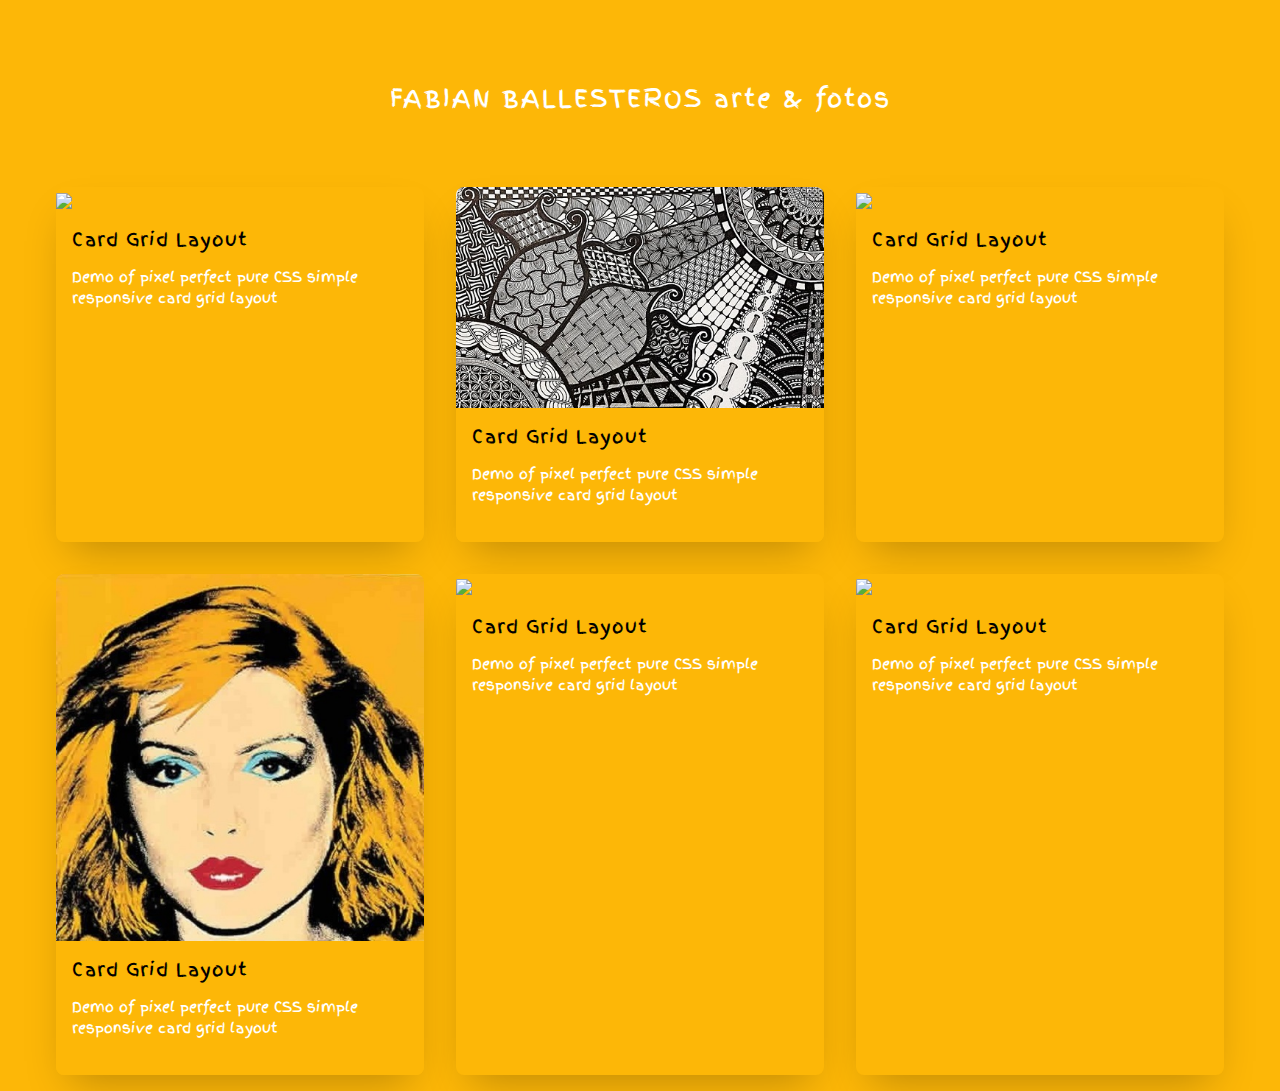
==== arte.html @ 3d35b415 "se agrega seccion de arte y fotos card" ====
<!DOCTYPE html>
<html lang="en">
<head>
    <meta charset="UTF-8">
    <meta http-equiv="X-UA-Compatible" content="IE=edge">
    <meta name="viewport" content="width=device-width, initial-scale=1.0">
    <link rel="shortcut icon" href="./img/loguito.png" type="image/x-icon">
    <title>Mis Dibujos</title>
    <link rel="stylesheet" href="./arte.css">

    
</head>
<body>
    
    <div class="container">

     

    <a href="./index.html" class="btn-neon">
        <span id="span1"></span>
        <span id="span2"></span>
        <span id="span3"></span>
        <span id="span4"></span>
        FABIAN BALLESTEROS arte & fotos
    </a>
    </div>


    <div class="main">
        
        <ul class="cards">
          <li class="cards_item">
            <div class="card">
              <div class="card_image"><img src="https://picsum.photos/500/300/?image=10"></div>
              <div class="card_content">
                <h2 class="card_title">Card Grid Layout</h2>
                <p class="card_text">Demo of pixel perfect pure CSS simple responsive card grid layout</p>
                
              </div>
            </div>
          </li>
          <li class="cards_item">
            <div class="card">
              <div class="card_image"><img src="./img/trama.jpg"></div>
              <div class="card_content">
                <h2 class="card_title">Card Grid Layout</h2>
                <p class="card_text">Demo of pixel perfect pure CSS simple responsive card grid layout</p>
                
              </div>
            </div>
          </li>
          <li class="cards_item">
            <div class="card">
              <div class="card_image"><img src="https://picsum.photos/500/300/?image=11"></div>
              <div class="card_content">
                <h2 class="card_title">Card Grid Layout</h2>
                <p class="card_text">Demo of pixel perfect pure CSS simple responsive card grid layout</p>
                
              </div>
            </div>
          </li>
          <li class="cards_item">
            <div class="card">
              <div class="card_image"><img src="./img/blondie.jpg"></div>
              <div class="card_content">
                <h2 class="card_title">Card Grid Layout</h2>
                <p class="card_text">Demo of pixel perfect pure CSS simple responsive card grid layout</p>
                
              </div>
            </div>
          </li>
          <li class="cards_item">
            <div class="card">
              <div class="card_image"><img src="https://picsum.photos/500/300/?image=17"></div>
              <div class="card_content">
                <h2 class="card_title">Card Grid Layout</h2>
                <p class="card_text">Demo of pixel perfect pure CSS simple responsive card grid layout</p>
                
              </div>
            </div>
          </li>
          <li class="cards_item">
            <div class="card">
              <div class="card_image"><img src="https://picsum.photos/500/300/?image=2"></div>
              <div class="card_content">
                <h2 class="card_title">Card Grid Layout</h2>
                <p class="card_text">Demo of pixel perfect pure CSS simple responsive card grid layout</p>
                
              </div>
            </div>
          </li>
        </ul>
      </div>



    <script src="./main.js"></script>
    
</body>

</html>
---- arte.css ----
@import url(https://fonts.googleapis.com/css?family=Finger+Paint);

body{
    margin: 0;
       padding: 0;
       height: 12vh;
       background: #fdb707;
       font-family:'Finger Paint';     
  }
  
  
  .btn-neon{
     position: relative;
     display: inline-block;
     padding: 15px 30px;    
     color: #fff;
     letter-spacing: 2px;
     text-decoration: none;
     font-size: 24px;
     overflow: hidden;
     transition: 0.2s;
  }
  .btn-neon:hover{
     background: #a945c7;
     box-shadow: 0 0 10px #a945c7, 0 0 40px #a945c7, 0 0 80px #a945c7;
     transition-delay: .5s;
  }
  .btn-neon span{
     position: absolute;
     display: block;
  }
  #span1{
     top: 0;
     left: -100%;
     width: 100%;
     height: 2px;
     background: linear-gradient(90deg, transparent,#a945c7);
  }
  .btn-neon:hover #span1{
     left: 100%;
     transition: 1s;
  }
  #span3{
     bottom: 0;
     right: -100%;
     width: 100%;
     height: 2px;
     background: linear-gradient(270deg, transparent,#a945c7);
  }
  .btn-neon:hover #span3{
     right: 100%;
     transition: 1s;
     transition-delay: 0.5s;
  }
  #span2{
     top: -100%;
     right: 0;
     width: 2px;
     height: 100%;
     background: linear-gradient(180deg,transparent,#a945c7);
  }
  .btn-neon:hover #span2{
     top: 100%;
     transition: 1s;
     transition-delay: 0.25s;
  }
  #span4{
     bottom: -100%;
     left: 0;
     width: 2px;
     height: 100%;
     background: linear-gradient(360deg,transparent,#a945c7);
  }
  .btn-neon:hover #span4{
     bottom: 100%;
     transition: 1s;
     transition-delay: 0.5s;
  }

  .container {
    
    font-size: 0;
    width: 100%;
    margin-top: 50px;
    text-align: center;
  }
  
  



  /* Font de la galeria de tarjetas*/
  @import url(https://fonts.googleapis.com/css?family=Finger+Paint);

/* Design */
*,
*::before,
*::after {
  box-sizing: border-box;
}

html {
  background-color: #fdb707;
}

body {
  color: #272727;
  font-family:'Finger Paint';
  font-style: normal;
  font-weight: 400;
  letter-spacing: 0;
  padding: 1rem;
}

.main{
  padding-top: 40px;
  max-width: 1200px;
  margin: 0 auto;
}



img {
  height: auto;
  max-width: 100%;
  vertical-align: middle;
}


img:hover {
    cursor: pointer;
    -webkit-transition: all 200ms ease-in;
   -webkit-transform: scale(1.1);
   -moz-transition: all 200ms ease-in;
   -moz-transform: scale(1.1);
   -ms-transition: all 200ms ease-in;
   -ms-transform: scale(1.1);
   transition: all 200ms ease-in;
   transform: scale(1.1);
}

.btn {
  color: #ffffff;
  padding: 0.8rem;
  font-size: 14px;
  text-transform: uppercase;
  border-radius: 4px;
  font-weight: 400;
  display: block;
  width: 100%;
  cursor: pointer;
  border: 1px solid rgba(255, 255, 255, 0.2);
  background: transparent;
}

.btn:hover {
  background-color: rgba(255, 255, 255, 0.12);
}

.cards {
  display: flex;
  flex-wrap: wrap;
  list-style: none;
  margin: 0;
  padding: 0;
}

.cards_item {
  display: flex;
  padding: 1rem;
}

@media (min-width: 70rem) {
    .cards_item {
      width: 60%;
    }}

@media (min-width: 40rem) {
  .cards_item {
    width: 50%;
  }
}

@media (min-width: 56rem) {
  .cards_item {
    width: 33.3333%;
  }
}

.card {
  background-color: #fdb707;
  border-radius: 0.5rem;
  box-shadow: 0 20px 40px -14px rgba(0, 0, 0, 0.25);
  display: flex;
  flex-direction: column;
  overflow: hidden;
}

.card_content {
  padding: 1rem;
  background: linear-gradient(to bottom left, #fdb707 40%, #fdb707 100%);
}

.card_title {
  color: black;
  font-size: 1.1rem;
  font-weight: 500;
  letter-spacing: 1px;
  text-transform: capitalize;
  margin: 0px;
}

.card_text {
  color: #ffffff;
  font-size: 0.875rem;
  line-height: 1.5;
  margin-bottom: 1.25rem;    
  font-weight: 400;
}
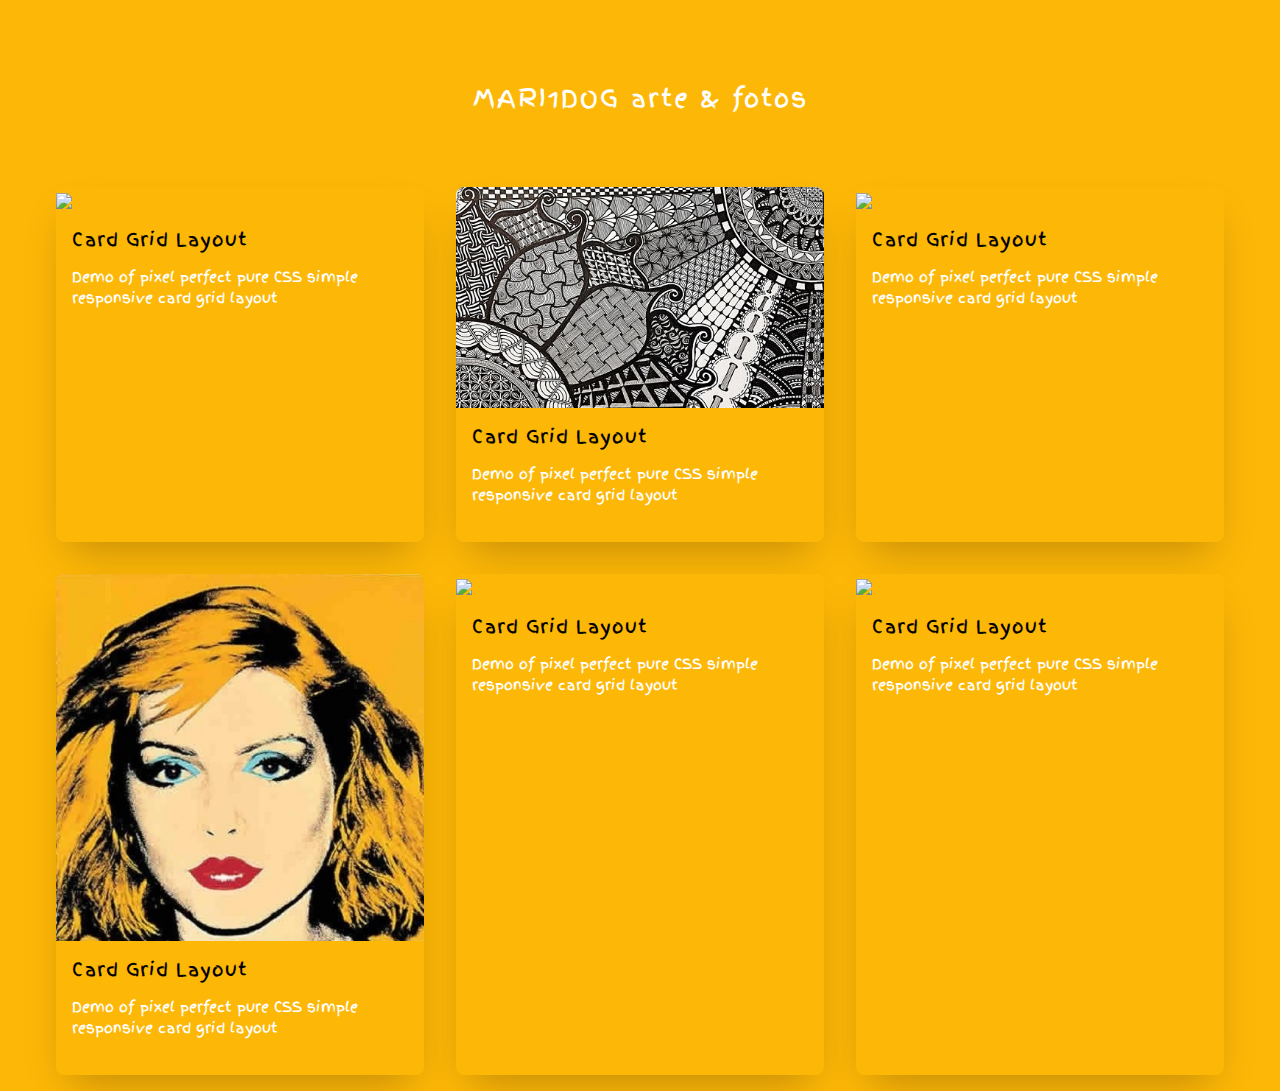
==== commit 689b7bff: "se cambio color de cabezas y tipografia" ====
--- a/arte.html
+++ b/arte.html
@@ -21,7 +21,7 @@
         <span id="span2"></span>
         <span id="span3"></span>
         <span id="span4"></span>
-        FABIAN BALLESTEROS arte & fotos
+        MARI1DOG arte & fotos
     </a>
     </div>
 
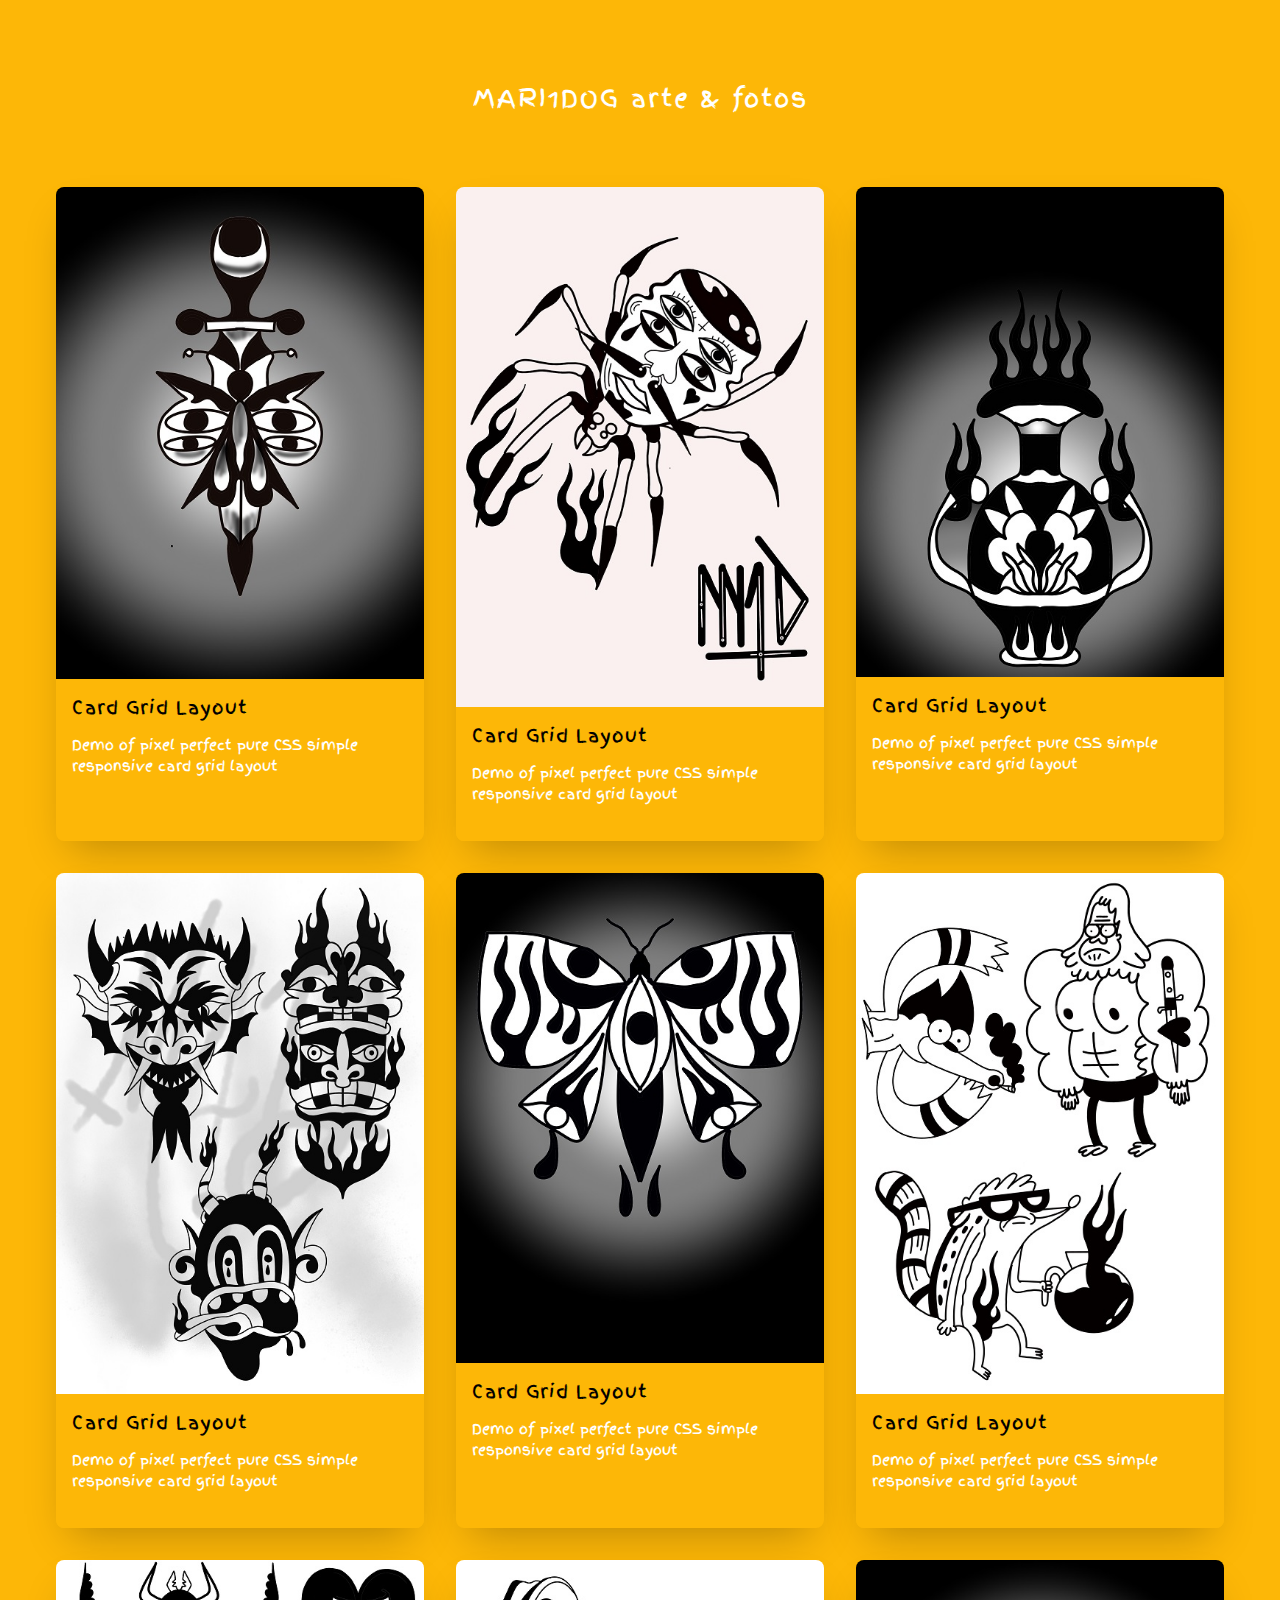
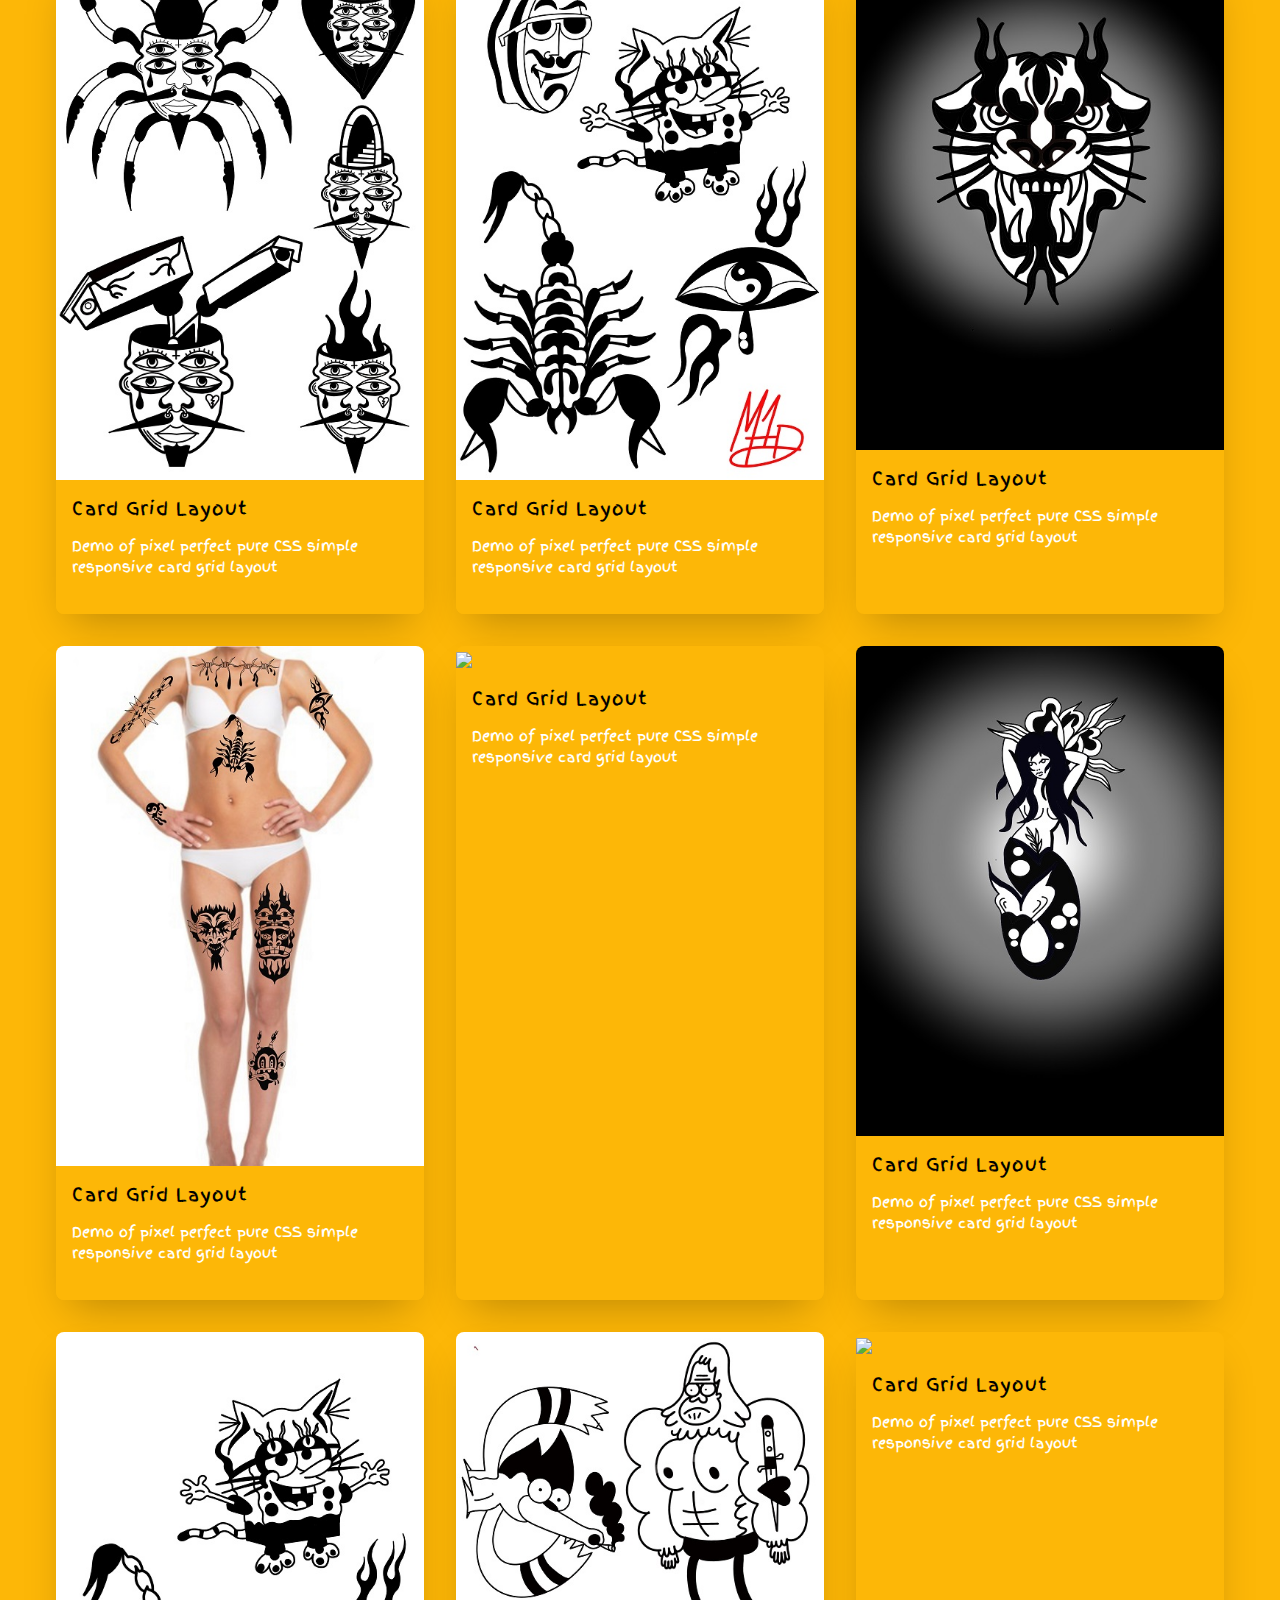
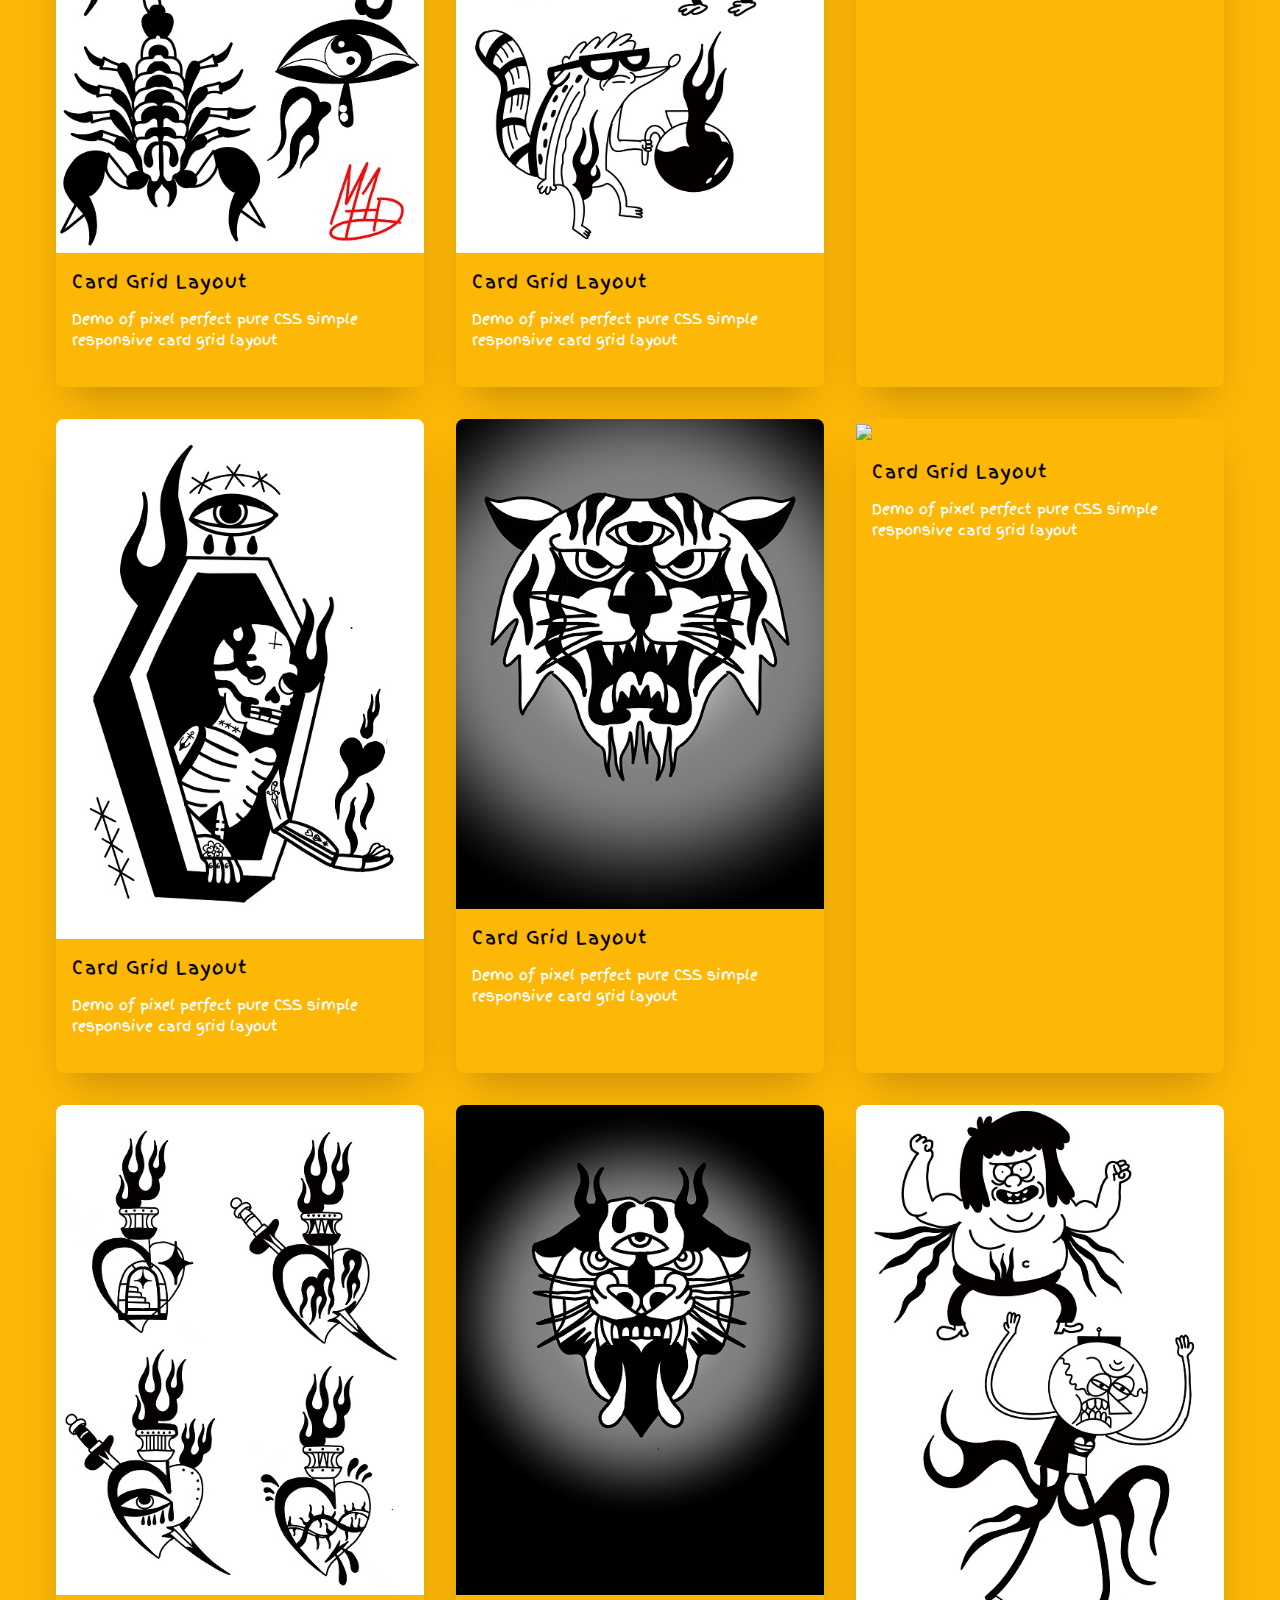
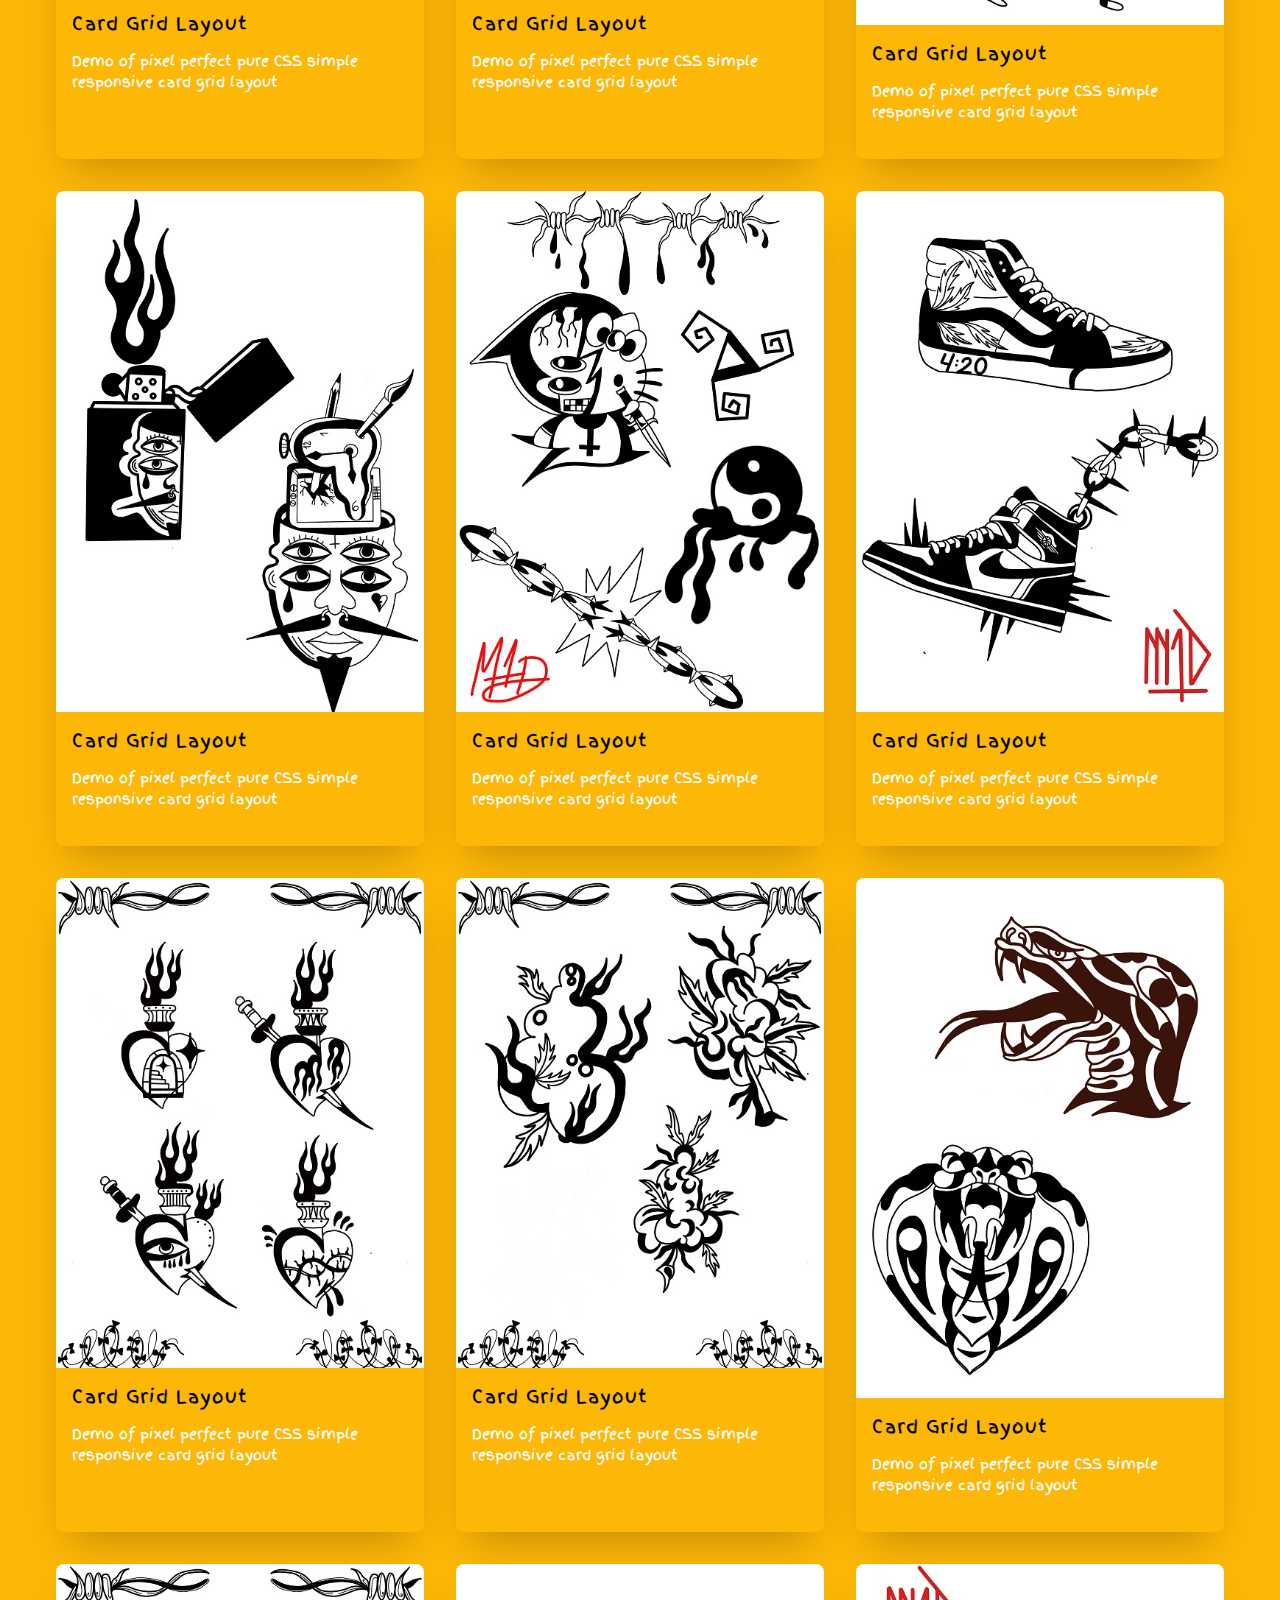
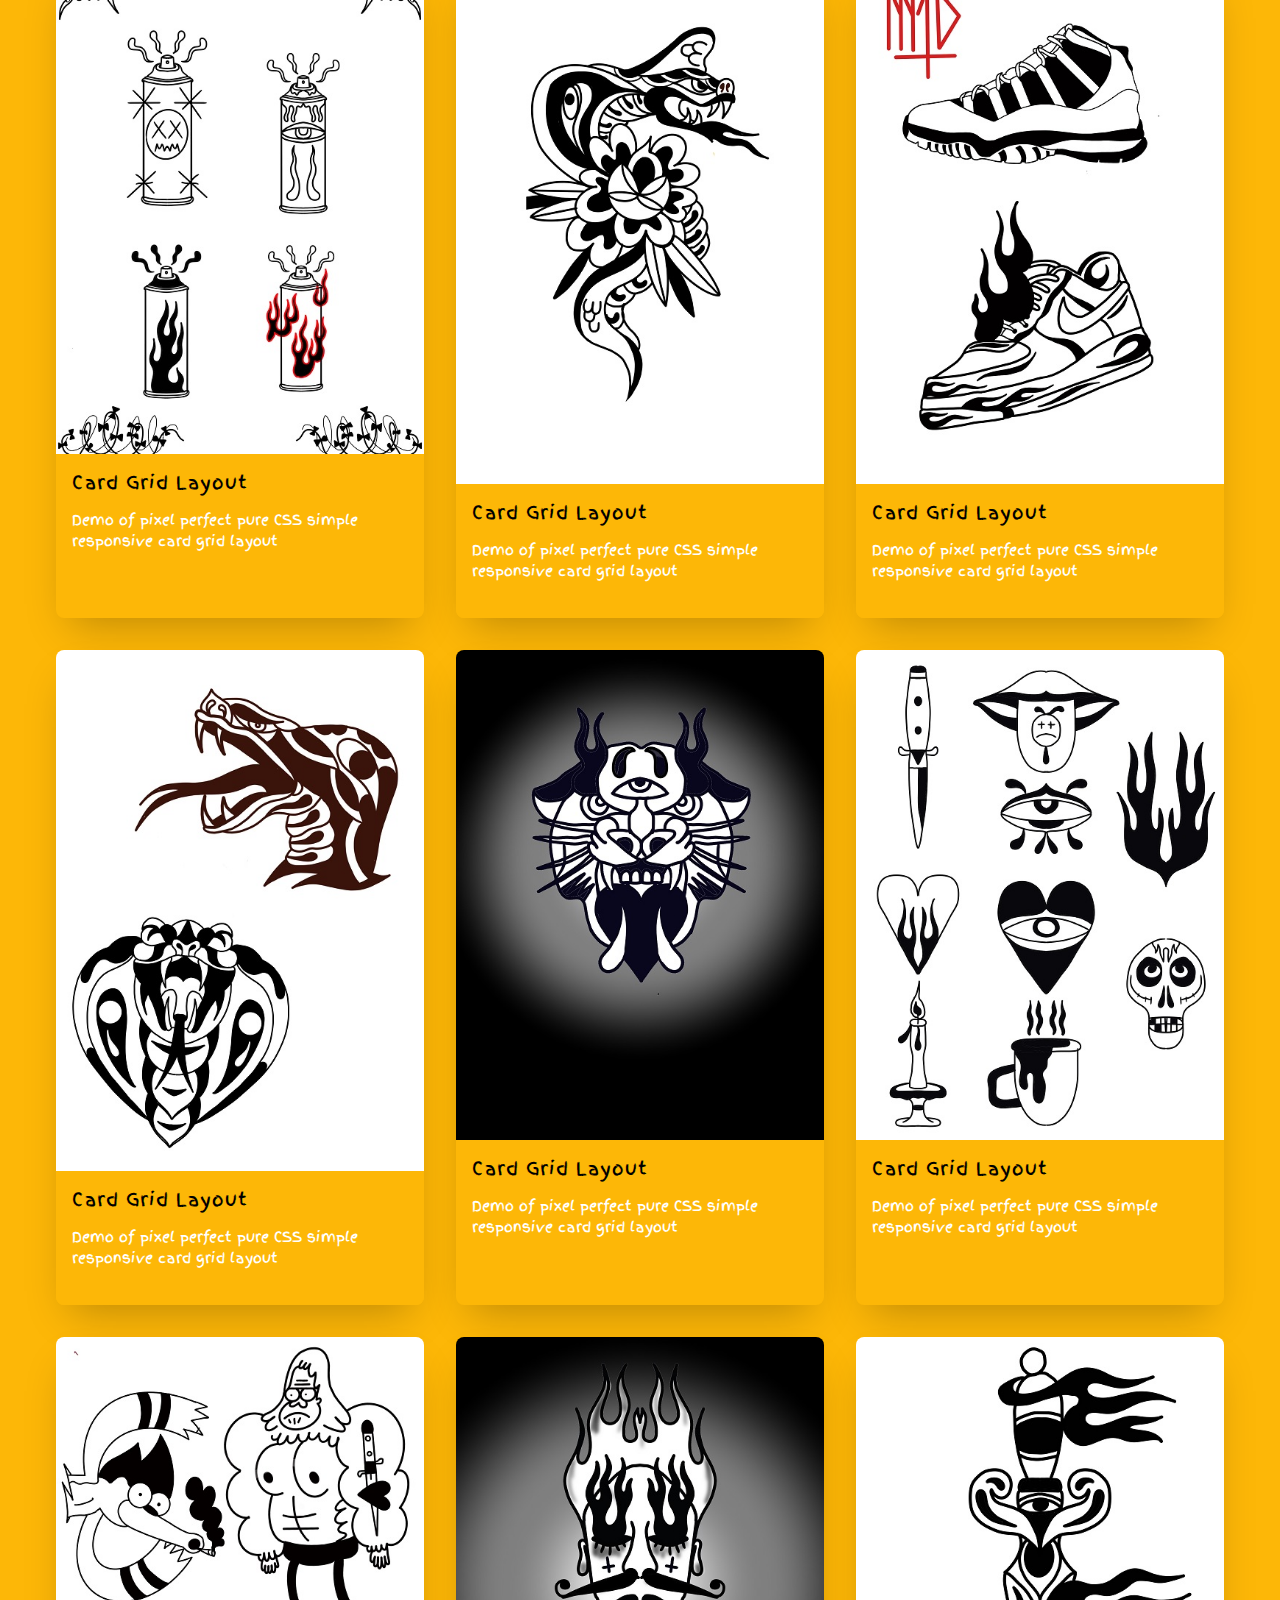
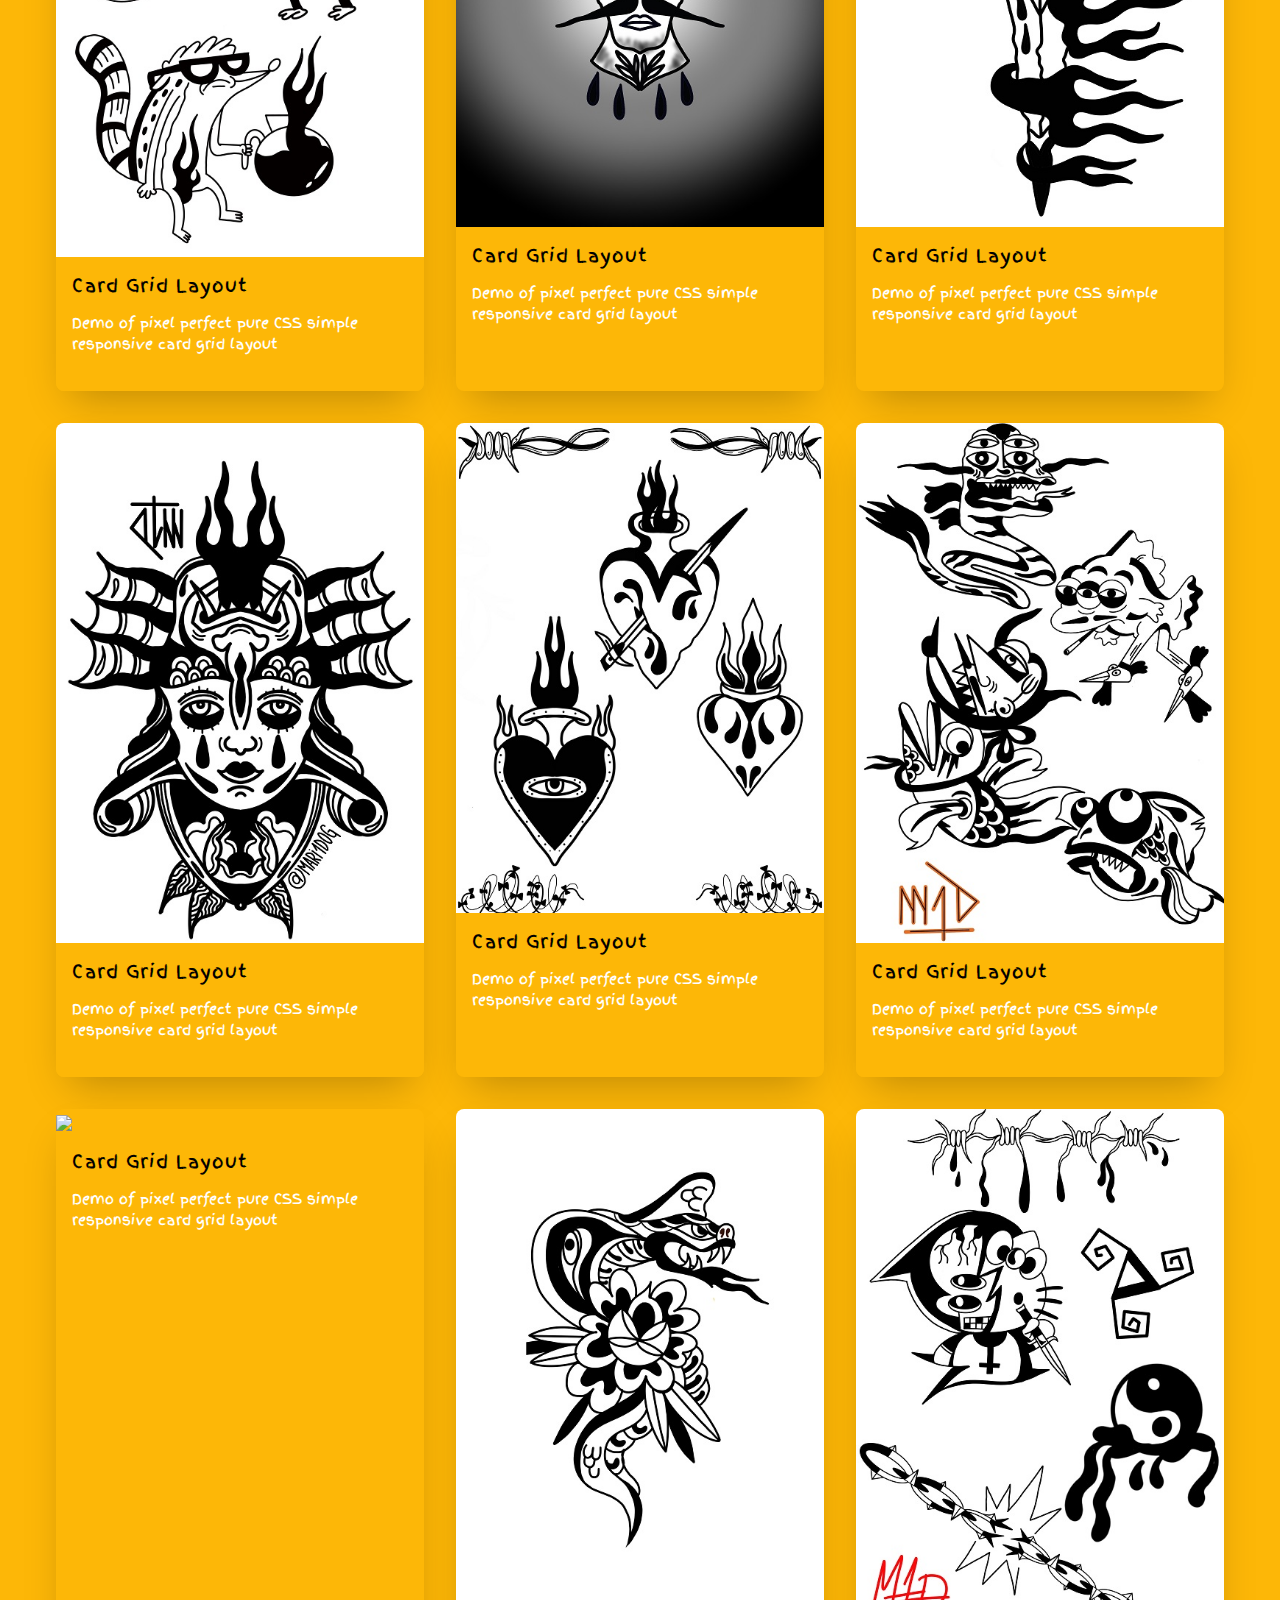
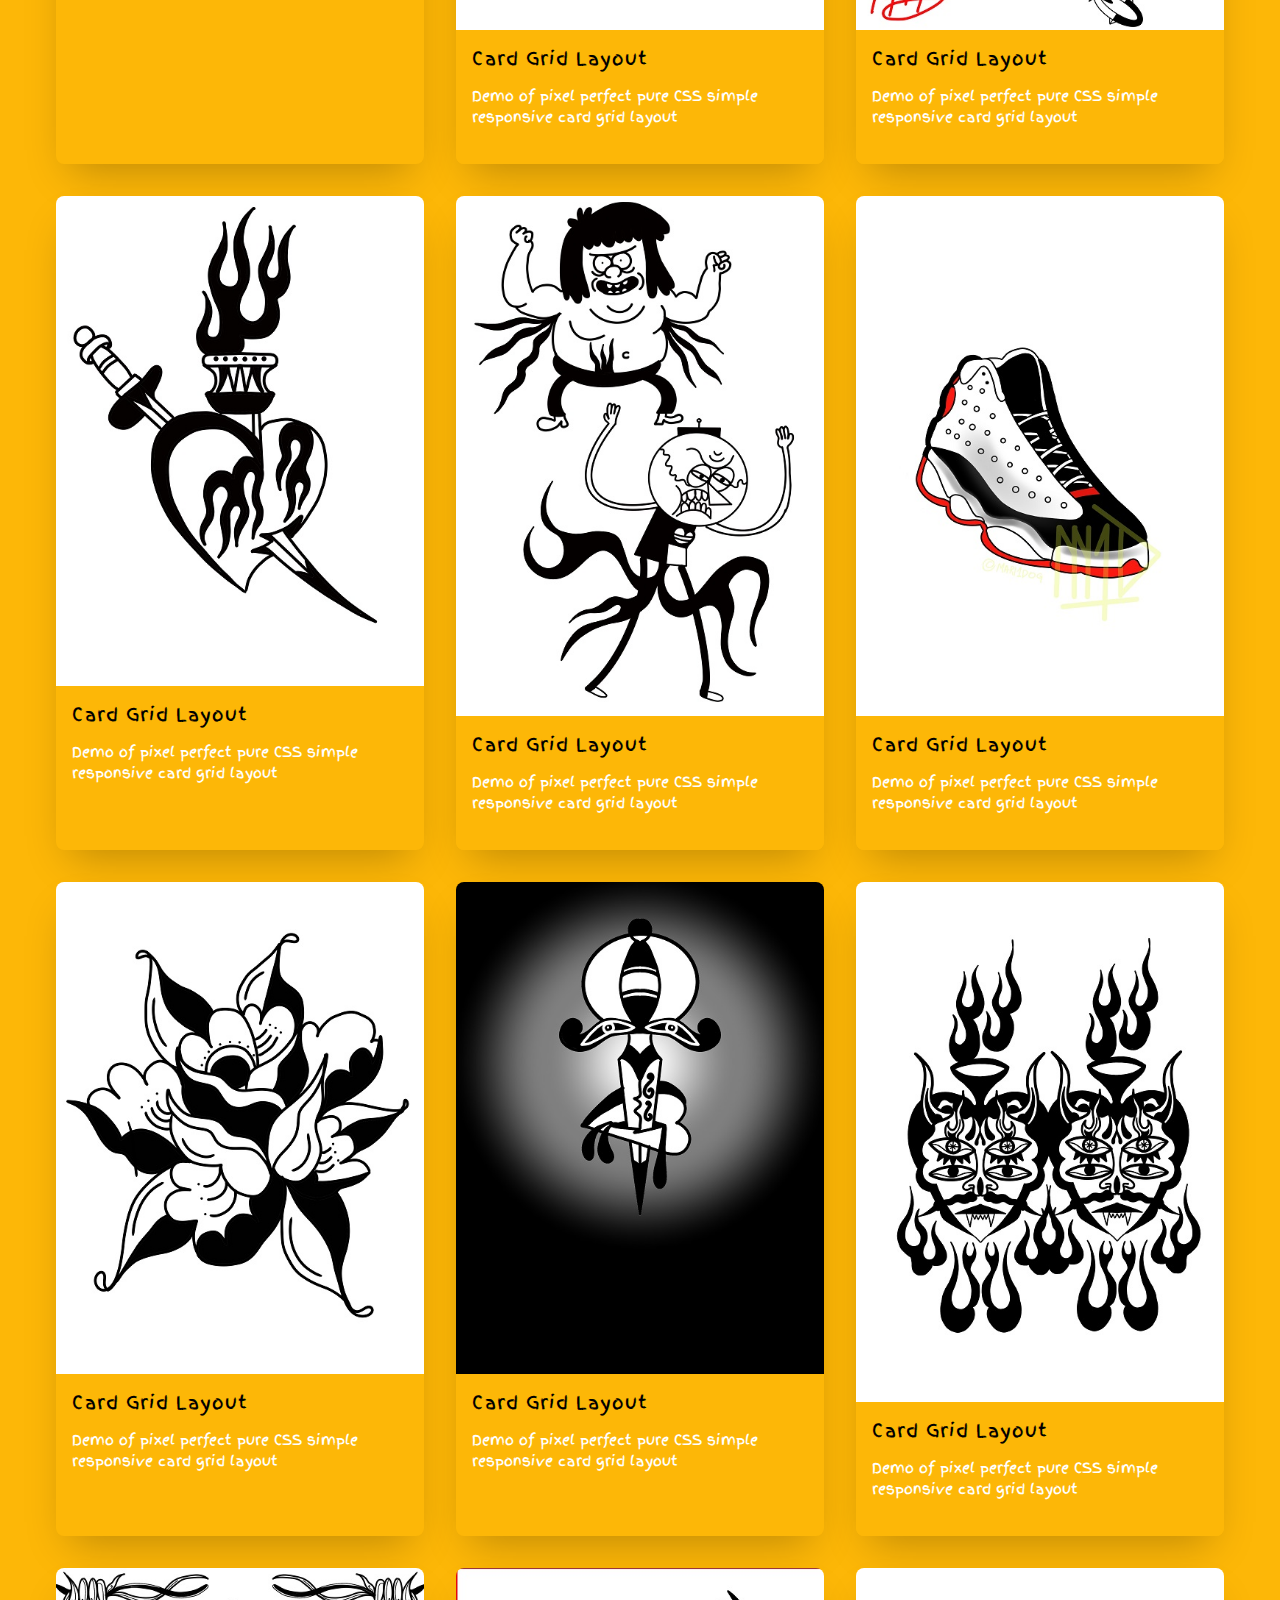
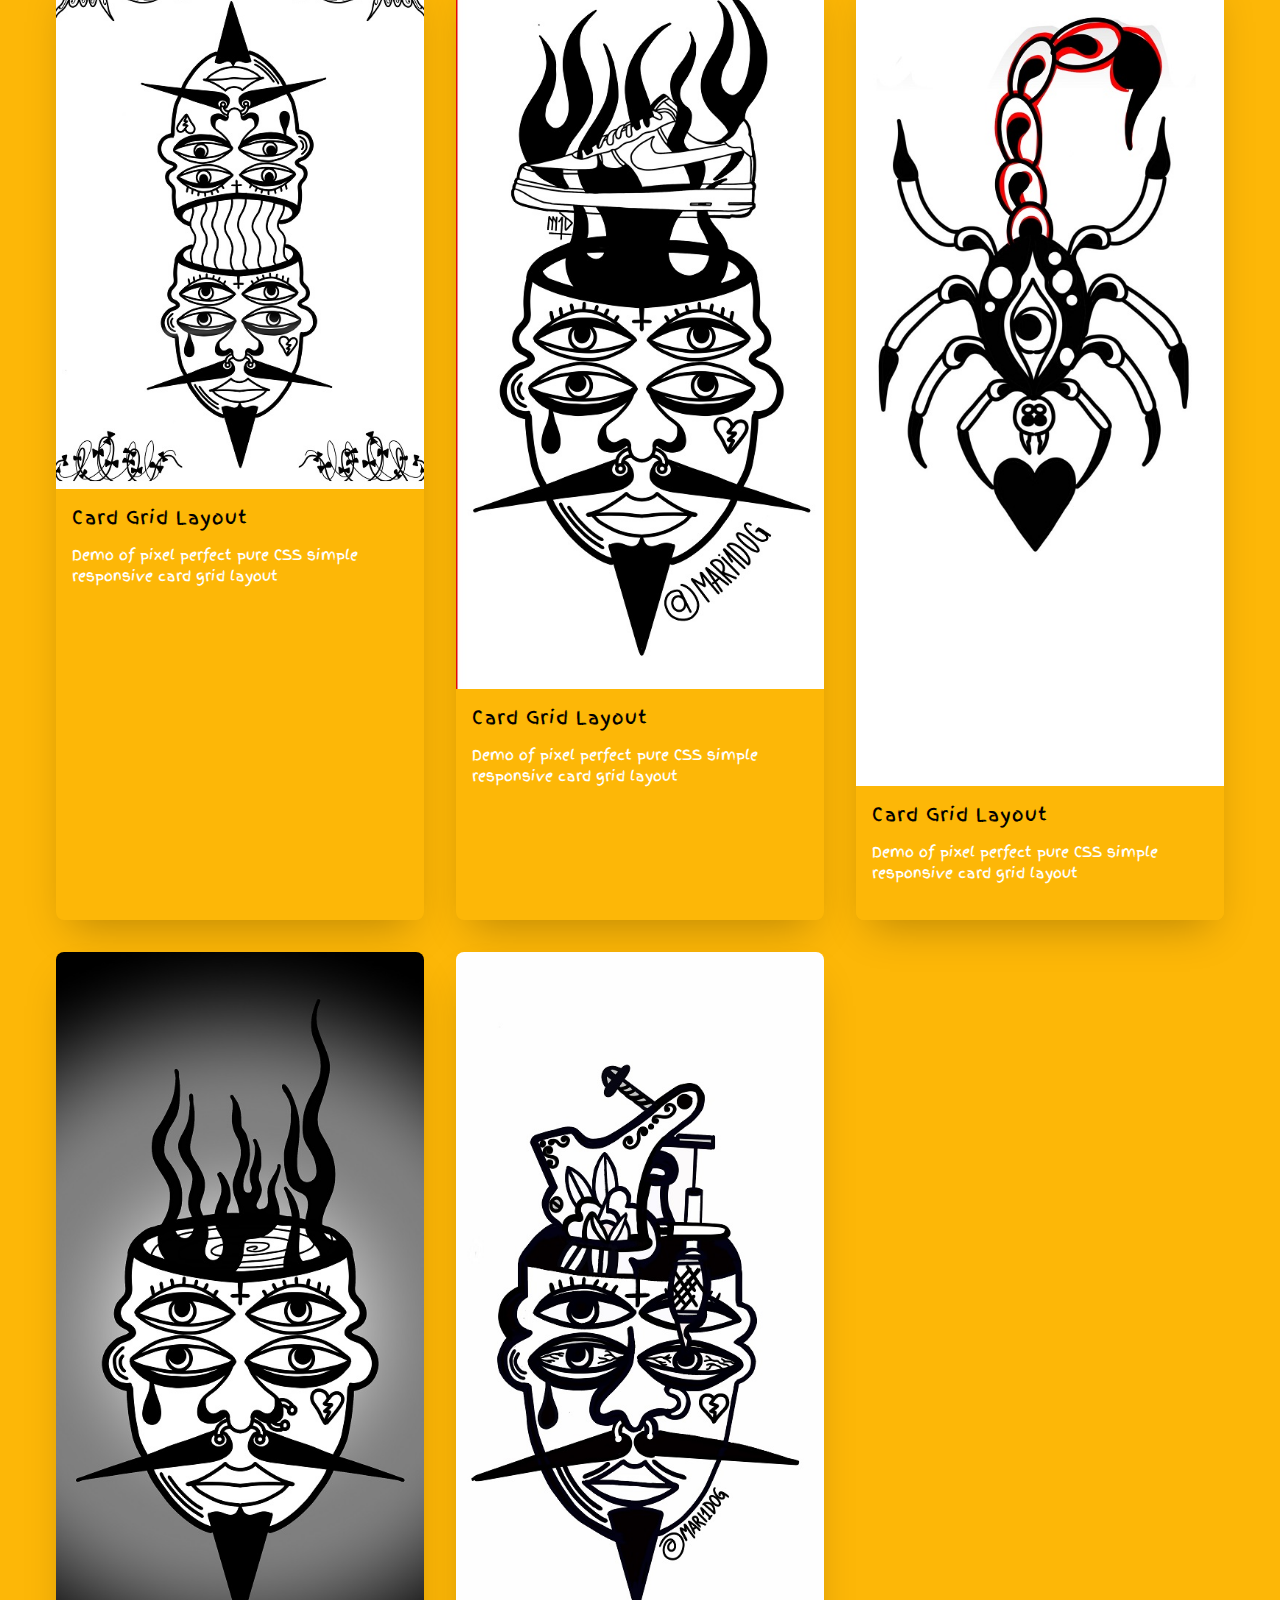
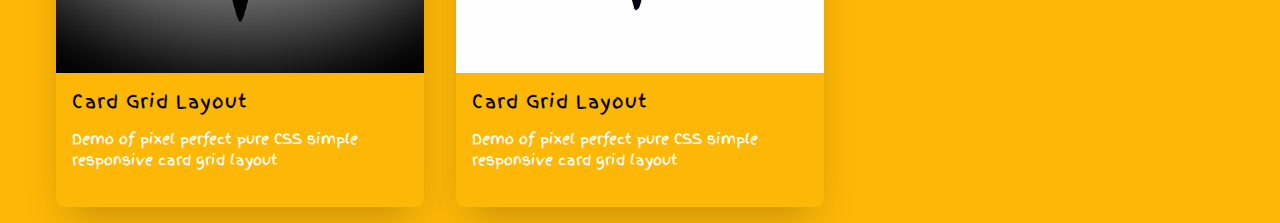
==== commit f1033b4e: "se socomodaron nft se agrego arte" ====
--- a/arte.html
+++ b/arte.html
@@ -31,64 +31,554 @@
         <ul class="cards">
           <li class="cards_item">
             <div class="card">
-              <div class="card_image"><img src="https://picsum.photos/500/300/?image=10"></div>
-              <div class="card_content">
-                <h2 class="card_title">Card Grid Layout</h2>
-                <p class="card_text">Demo of pixel perfect pure CSS simple responsive card grid layout</p>
-                
-              </div>
-            </div>
-          </li>
-          <li class="cards_item">
-            <div class="card">
-              <div class="card_image"><img src="./img/trama.jpg"></div>
-              <div class="card_content">
-                <h2 class="card_title">Card Grid Layout</h2>
-                <p class="card_text">Demo of pixel perfect pure CSS simple responsive card grid layout</p>
-                
-              </div>
-            </div>
-          </li>
-          <li class="cards_item">
-            <div class="card">
-              <div class="card_image"><img src="https://picsum.photos/500/300/?image=11"></div>
-              <div class="card_content">
-                <h2 class="card_title">Card Grid Layout</h2>
-                <p class="card_text">Demo of pixel perfect pure CSS simple responsive card grid layout</p>
-                
-              </div>
-            </div>
-          </li>
-          <li class="cards_item">
-            <div class="card">
-              <div class="card_image"><img src="./img/blondie.jpg"></div>
-              <div class="card_content">
-                <h2 class="card_title">Card Grid Layout</h2>
-                <p class="card_text">Demo of pixel perfect pure CSS simple responsive card grid layout</p>
-                
-              </div>
-            </div>
-          </li>
-          <li class="cards_item">
-            <div class="card">
-              <div class="card_image"><img src="https://picsum.photos/500/300/?image=17"></div>
-              <div class="card_content">
-                <h2 class="card_title">Card Grid Layout</h2>
-                <p class="card_text">Demo of pixel perfect pure CSS simple responsive card grid layout</p>
-                
-              </div>
-            </div>
-          </li>
-          <li class="cards_item">
-            <div class="card">
-              <div class="card_image"><img src="https://picsum.photos/500/300/?image=2"></div>
-              <div class="card_content">
-                <h2 class="card_title">Card Grid Layout</h2>
-                <p class="card_text">Demo of pixel perfect pure CSS simple responsive card grid layout</p>
-                
-              </div>
-            </div>
-          </li>
+              <div class="card_image"><img src="./img/49ar.jpg"></div>
+              <div class="card_content">
+                <h2 class="card_title">Card Grid Layout</h2>
+                <p class="card_text">Demo of pixel perfect pure CSS simple responsive card grid layout</p>
+                
+              </div>
+            </div>
+          </li>
+          <li class="cards_item">
+            <div class="card">
+              <div class="card_image"><img src="./img/2ar.jpg"></div>
+              <div class="card_content">
+                <h2 class="card_title">Card Grid Layout</h2>
+                <p class="card_text">Demo of pixel perfect pure CSS simple responsive card grid layout</p>
+                
+              </div>
+            </div>
+          </li>
+          <li class="cards_item">
+            <div class="card">
+              <div class="card_image"><img src="./img/3ar.jpg"></div>
+              <div class="card_content">
+                <h2 class="card_title">Card Grid Layout</h2>
+                <p class="card_text">Demo of pixel perfect pure CSS simple responsive card grid layout</p>
+                
+              </div>
+            </div>
+          </li>
+          <li class="cards_item">
+            <div class="card">
+              <div class="card_image"><img src="./img/4ar.jpg"></div>
+              <div class="card_content">
+                <h2 class="card_title">Card Grid Layout</h2>
+                <p class="card_text">Demo of pixel perfect pure CSS simple responsive card grid layout</p>
+                
+              </div>
+            </div>
+          </li>
+          <li class="cards_item">
+            <div class="card">
+              <div class="card_image"><img src="./img/5ar.jpg"></div>
+              <div class="card_content">
+                <h2 class="card_title">Card Grid Layout</h2>
+                <p class="card_text">Demo of pixel perfect pure CSS simple responsive card grid layout</p>
+                
+              </div>
+            </div>
+          </li>
+          <li class="cards_item">
+            <div class="card">
+              <div class="card_image"><img src="./img/6ar.jpg"></div>
+              <div class="card_content">
+                <h2 class="card_title">Card Grid Layout</h2>
+                <p class="card_text">Demo of pixel perfect pure CSS simple responsive card grid layout</p>
+                
+              </div>
+            </div>
+          </li>
+          <li class="cards_item">
+            <div class="card">
+              <div class="card_image"><img src="./img/7ar.jpg"></div>
+              <div class="card_content">
+                <h2 class="card_title">Card Grid Layout</h2>
+                <p class="card_text">Demo of pixel perfect pure CSS simple responsive card grid layout</p>
+                
+              </div>
+            </div>
+          </li>
+          <li class="cards_item">
+            <div class="card">
+              <div class="card_image"><img src="./img/8ar.jpg"></div>
+              <div class="card_content">
+                <h2 class="card_title">Card Grid Layout</h2>
+                <p class="card_text">Demo of pixel perfect pure CSS simple responsive card grid layout</p>
+                
+              </div>
+            </div>
+          </li>
+          <li class="cards_item">
+            <div class="card">
+              <div class="card_image"><img src="./img/9ar.jpg"></div>
+              <div class="card_content">
+                <h2 class="card_title">Card Grid Layout</h2>
+                <p class="card_text">Demo of pixel perfect pure CSS simple responsive card grid layout</p>
+                
+              </div>
+            </div>
+          </li>
+          <li class="cards_item">
+            <div class="card">
+              <div class="card_image"><img src="./img/41ar.jpg"></div>
+              <div class="card_content">
+                <h2 class="card_title">Card Grid Layout</h2>
+                <p class="card_text">Demo of pixel perfect pure CSS simple responsive card grid layout</p>
+                
+              </div>
+            </div>
+          </li>
+          <li class="cards_item">
+            <div class="card">
+              <div class="card_image"><img src="./img/11ar.jpg"></div>
+              <div class="card_content">
+                <h2 class="card_title">Card Grid Layout</h2>
+                <p class="card_text">Demo of pixel perfect pure CSS simple responsive card grid layout</p>
+                
+              </div>
+            </div>
+          </li>
+          <li class="cards_item">
+            <div class="card">
+              <div class="card_image"><img src="./img/12ar.jpg"></div>
+              <div class="card_content">
+                <h2 class="card_title">Card Grid Layout</h2>
+                <p class="card_text">Demo of pixel perfect pure CSS simple responsive card grid layout</p>
+                
+              </div>
+            </div>
+          </li>
+          <li class="cards_item">
+            <div class="card">
+              <div class="card_image"><img src="./img/13ar.jpg"></div>
+              <div class="card_content">
+                <h2 class="card_title">Card Grid Layout</h2>
+                <p class="card_text">Demo of pixel perfect pure CSS simple responsive card grid layout</p>
+                
+              </div>
+            </div>
+          </li>
+          <li class="cards_item">
+            <div class="card">
+              <div class="card_image"><img src="./img/14ar.jpg"></div>
+              <div class="card_content">
+                <h2 class="card_title">Card Grid Layout</h2>
+                <p class="card_text">Demo of pixel perfect pure CSS simple responsive card grid layout</p>
+                
+              </div>
+            </div>
+          </li>
+          <li class="cards_item">
+            <div class="card">
+              <div class="card_image"><img src="./img/15ar.jpg"></div>
+              <div class="card_content">
+                <h2 class="card_title">Card Grid Layout</h2>
+                <p class="card_text">Demo of pixel perfect pure CSS simple responsive card grid layout</p>
+                
+              </div>
+            </div>
+          </li>
+          <li class="cards_item">
+            <div class="card">
+              <div class="card_image"><img src="./img/16ar.jpg"></div>
+              <div class="card_content">
+                <h2 class="card_title">Card Grid Layout</h2>
+                <p class="card_text">Demo of pixel perfect pure CSS simple responsive card grid layout</p>
+                
+              </div>
+            </div>
+          </li>
+          <li class="cards_item">
+            <div class="card">
+              <div class="card_image"><img src="./img/17ar.jpg"></div>
+              <div class="card_content">
+                <h2 class="card_title">Card Grid Layout</h2>
+                <p class="card_text">Demo of pixel perfect pure CSS simple responsive card grid layout</p>
+                
+              </div>
+            </div>
+          </li>
+          <li class="cards_item">
+            <div class="card">
+              <div class="card_image"><img src="./img/18ar.jpg"></div>
+              <div class="card_content">
+                <h2 class="card_title">Card Grid Layout</h2>
+                <p class="card_text">Demo of pixel perfect pure CSS simple responsive card grid layout</p>
+                
+              </div>
+            </div>
+          </li>
+          <li class="cards_item">
+            <div class="card">
+              <div class="card_image"><img src="./img/19ar.jpg"></div>
+              <div class="card_content">
+                <h2 class="card_title">Card Grid Layout</h2>
+                <p class="card_text">Demo of pixel perfect pure CSS simple responsive card grid layout</p>
+                
+              </div>
+            </div>
+          </li>
+          <li class="cards_item">
+            <div class="card">
+              <div class="card_image"><img src="./img/20ar.jpg"></div>
+              <div class="card_content">
+                <h2 class="card_title">Card Grid Layout</h2>
+                <p class="card_text">Demo of pixel perfect pure CSS simple responsive card grid layout</p>
+                
+              </div>
+            </div>
+          </li>
+          <li class="cards_item">
+            <div class="card">
+              <div class="card_image"><img src="./img/21ar.jpg"></div>
+              <div class="card_content">
+                <h2 class="card_title">Card Grid Layout</h2>
+                <p class="card_text">Demo of pixel perfect pure CSS simple responsive card grid layout</p>
+                
+              </div>
+            </div>
+          </li>
+          <li class="cards_item">
+            <div class="card">
+              <div class="card_image"><img src="./img/22ar.jpg"></div>
+              <div class="card_content">
+                <h2 class="card_title">Card Grid Layout</h2>
+                <p class="card_text">Demo of pixel perfect pure CSS simple responsive card grid layout</p>
+                
+              </div>
+            </div>
+          </li>
+          <li class="cards_item">
+            <div class="card">
+              <div class="card_image"><img src="./img/23ar.jpg"></div>
+              <div class="card_content">
+                <h2 class="card_title">Card Grid Layout</h2>
+                <p class="card_text">Demo of pixel perfect pure CSS simple responsive card grid layout</p>
+                
+              </div>
+            </div>
+          </li>
+          <li class="cards_item">
+            <div class="card">
+              <div class="card_image"><img src="./img/24ar.jpg"></div>
+              <div class="card_content">
+                <h2 class="card_title">Card Grid Layout</h2>
+                <p class="card_text">Demo of pixel perfect pure CSS simple responsive card grid layout</p>
+                
+              </div>
+            </div>
+          </li>
+          <li class="cards_item">
+            <div class="card">
+              <div class="card_image"><img src="./img/25ar.jpg"></div>
+              <div class="card_content">
+                <h2 class="card_title">Card Grid Layout</h2>
+                <p class="card_text">Demo of pixel perfect pure CSS simple responsive card grid layout</p>
+                
+              </div>
+            </div>
+          </li>
+          <li class="cards_item">
+            <div class="card">
+              <div class="card_image"><img src="./img/26ar.jpg"></div>
+              <div class="card_content">
+                <h2 class="card_title">Card Grid Layout</h2>
+                <p class="card_text">Demo of pixel perfect pure CSS simple responsive card grid layout</p>
+                
+              </div>
+            </div>
+          </li>
+          <li class="cards_item">
+            <div class="card">
+              <div class="card_image"><img src="./img/51ar.jpg"></div>
+              <div class="card_content">
+                <h2 class="card_title">Card Grid Layout</h2>
+                <p class="card_text">Demo of pixel perfect pure CSS simple responsive card grid layout</p>
+                
+              </div>
+            </div>
+          </li>
+          <li class="cards_item">
+            <div class="card">
+              <div class="card_image"><img src="./img/28ar.jpg"></div>
+              <div class="card_content">
+                <h2 class="card_title">Card Grid Layout</h2>
+                <p class="card_text">Demo of pixel perfect pure CSS simple responsive card grid layout</p>
+                
+              </div>
+            </div>
+          </li>
+          <li class="cards_item">
+            <div class="card">
+              <div class="card_image"><img src="./img/29ar.jpg"></div>
+              <div class="card_content">
+                <h2 class="card_title">Card Grid Layout</h2>
+                <p class="card_text">Demo of pixel perfect pure CSS simple responsive card grid layout</p>
+                
+              </div>
+            </div>
+          </li>
+          <li class="cards_item">
+            <div class="card">
+              <div class="card_image"><img src="./img/30ar.jpg"></div>
+              <div class="card_content">
+                <h2 class="card_title">Card Grid Layout</h2>
+                <p class="card_text">Demo of pixel perfect pure CSS simple responsive card grid layout</p>
+                
+              </div>
+            </div>
+          </li>
+          <li class="cards_item">
+            <div class="card">
+              <div class="card_image"><img src="./img/31ar.jpg"></div>
+              <div class="card_content">
+                <h2 class="card_title">Card Grid Layout</h2>
+                <p class="card_text">Demo of pixel perfect pure CSS simple responsive card grid layout</p>
+                
+              </div>
+            </div>
+          </li>
+          <li class="cards_item">
+            <div class="card">
+              <div class="card_image"><img src="./img/32ar.jpg"></div>
+              <div class="card_content">
+                <h2 class="card_title">Card Grid Layout</h2>
+                <p class="card_text">Demo of pixel perfect pure CSS simple responsive card grid layout</p>
+                
+              </div>
+            </div>
+          </li>
+          <li class="cards_item">
+            <div class="card">
+              <div class="card_image"><img src="./img/33ar.jpg"></div>
+              <div class="card_content">
+                <h2 class="card_title">Card Grid Layout</h2>
+                <p class="card_text">Demo of pixel perfect pure CSS simple responsive card grid layout</p>
+                
+              </div>
+            </div>
+          </li>
+          <li class="cards_item">
+            <div class="card">
+              <div class="card_image"><img src="./img/34ar.jpg"></div>
+              <div class="card_content">
+                <h2 class="card_title">Card Grid Layout</h2>
+                <p class="card_text">Demo of pixel perfect pure CSS simple responsive card grid layout</p>
+                
+              </div>
+            </div>
+          </li>
+          <li class="cards_item">
+            <div class="card">
+              <div class="card_image"><img src="./img/35ar.jpg"></div>
+              <div class="card_content">
+                <h2 class="card_title">Card Grid Layout</h2>
+                <p class="card_text">Demo of pixel perfect pure CSS simple responsive card grid layout</p>
+                
+              </div>
+            </div>
+          </li>
+
+          <li class="cards_item">
+            <div class="card">
+              <div class="card_image"><img src="./img/36ar.jpg"></div>
+              <div class="card_content">
+                <h2 class="card_title">Card Grid Layout</h2>
+                <p class="card_text">Demo of pixel perfect pure CSS simple responsive card grid layout</p>
+                
+              </div>
+            </div>
+          </li>
+          <li class="cards_item">
+            <div class="card">
+              <div class="card_image"><img src="./img/37ar.jpg"></div>
+              <div class="card_content">
+                <h2 class="card_title">Card Grid Layout</h2>
+                <p class="card_text">Demo of pixel perfect pure CSS simple responsive card grid layout</p>
+                
+              </div>
+            </div>
+          </li>
+          <li class="cards_item">
+            <div class="card">
+              <div class="card_image"><img src="./img/38ar.jpg"></div>
+              <div class="card_content">
+                <h2 class="card_title">Card Grid Layout</h2>
+                <p class="card_text">Demo of pixel perfect pure CSS simple responsive card grid layout</p>
+                
+              </div>
+            </div>
+          </li>
+          <li class="cards_item">
+            <div class="card">
+              <div class="card_image"><img src="./img/39ar.jpg"></div>
+              <div class="card_content">
+                <h2 class="card_title">Card Grid Layout</h2>
+                <p class="card_text">Demo of pixel perfect pure CSS simple responsive card grid layout</p>
+                
+              </div>
+            </div>
+          </li>
+          <li class="cards_item">
+            <div class="card">
+              <div class="card_image"><img src="./img/40ar.jpg"></div>
+              <div class="card_content">
+                <h2 class="card_title">Card Grid Layout</h2>
+                <p class="card_text">Demo of pixel perfect pure CSS simple responsive card grid layout</p>
+                
+              </div>
+            </div>
+          </li>
+          <li class="cards_item">
+            <div class="card">
+              <div class="card_image"><img src="./img/52ar.jpg"></div>
+              <div class="card_content">
+                <h2 class="card_title">Card Grid Layout</h2>
+                <p class="card_text">Demo of pixel perfect pure CSS simple responsive card grid layout</p>
+                
+              </div>
+            </div>
+          </li>
+          <li class="cards_item">
+            <div class="card">
+              <div class="card_image"><img src="./img/42ar.jpg"></div>
+              <div class="card_content">
+                <h2 class="card_title">Card Grid Layout</h2>
+                <p class="card_text">Demo of pixel perfect pure CSS simple responsive card grid layout</p>
+                
+              </div>
+            </div>
+          </li>
+          <li class="cards_item">
+            <div class="card">
+              <div class="card_image"><img src="./img/43ar.jpg"></div>
+              <div class="card_content">
+                <h2 class="card_title">Card Grid Layout</h2>
+                <p class="card_text">Demo of pixel perfect pure CSS simple responsive card grid layout</p>
+                
+              </div>
+            </div>
+          </li>
+          <li class="cards_item">
+            <div class="card">
+              <div class="card_image"><img src="./img/44ar.jpg"></div>
+              <div class="card_content">
+                <h2 class="card_title">Card Grid Layout</h2>
+                <p class="card_text">Demo of pixel perfect pure CSS simple responsive card grid layout</p>
+                
+              </div>
+            </div>
+          </li>
+          <li class="cards_item">
+            <div class="card">
+              <div class="card_image"><img src="./img/45ar.jpg"></div>
+              <div class="card_content">
+                <h2 class="card_title">Card Grid Layout</h2>
+                <p class="card_text">Demo of pixel perfect pure CSS simple responsive card grid layout</p>
+                
+              </div>
+            </div>
+          </li>
+          <li class="cards_item">
+            <div class="card">
+              <div class="card_image"><img src="./img/46ar.jpg"></div>
+              <div class="card_content">
+                <h2 class="card_title">Card Grid Layout</h2>
+                <p class="card_text">Demo of pixel perfect pure CSS simple responsive card grid layout</p>
+                
+              </div>
+            </div>
+          </li>
+          <li class="cards_item">
+            <div class="card">
+              <div class="card_image"><img src="./img/47ar.jpg"></div>
+              <div class="card_content">
+                <h2 class="card_title">Card Grid Layout</h2>
+                <p class="card_text">Demo of pixel perfect pure CSS simple responsive card grid layout</p>
+                
+              </div>
+            </div>
+          </li>
+          <li class="cards_item">
+            <div class="card">
+              <div class="card_image"><img src="./img/48ar.jpg"></div>
+              <div class="card_content">
+                <h2 class="card_title">Card Grid Layout</h2>
+                <p class="card_text">Demo of pixel perfect pure CSS simple responsive card grid layout</p>
+                
+              </div>
+            </div>
+          </li>
+          <li class="cards_item">
+            <div class="card">
+              <div class="card_image"><img src="./img/10ar.jpg"></div>
+              <div class="card_content">
+                <h2 class="card_title">Card Grid Layout</h2>
+                <p class="card_text">Demo of pixel perfect pure CSS simple responsive card grid layout</p>
+                
+              </div>
+            </div>
+          </li>
+          <li class="cards_item">
+            <div class="card">
+              <div class="card_image"><img src="./img/1ar.jpg"></div>
+              <div class="card_content">
+                <h2 class="card_title">Card Grid Layout</h2>
+                <p class="card_text">Demo of pixel perfect pure CSS simple responsive card grid layout</p>
+                
+              </div>
+            </div>
+          </li>
+          <li class="cards_item">
+            <div class="card">
+              <div class="card_image"><img src="./img/27ar.jpg"></div>
+              <div class="card_content">
+                <h2 class="card_title">Card Grid Layout</h2>
+                <p class="card_text">Demo of pixel perfect pure CSS simple responsive card grid layout</p>
+                
+              </div>
+            </div>
+          </li>
+          <li class="cards_item">
+            <div class="card">
+              <div class="card_image"><img src="./img/50ar.jpg"></div>
+              <div class="card_content">
+                <h2 class="card_title">Card Grid Layout</h2>
+                <p class="card_text">Demo of pixel perfect pure CSS simple responsive card grid layout</p>
+                
+              </div>
+            </div>
+          </li>
+          <li class="cards_item">
+            <div class="card">
+              <div class="card_image"><img src="./img/54ar.jpg"></div>
+              <div class="card_content">
+                <h2 class="card_title">Card Grid Layout</h2>
+                <p class="card_text">Demo of pixel perfect pure CSS simple responsive card grid layout</p>
+                
+              </div>
+            </div>
+          </li>
+
+
+
+
+
+
+
+
+
+
+
+
+
+
+
+
+
+
+
         </ul>
       </div>
 
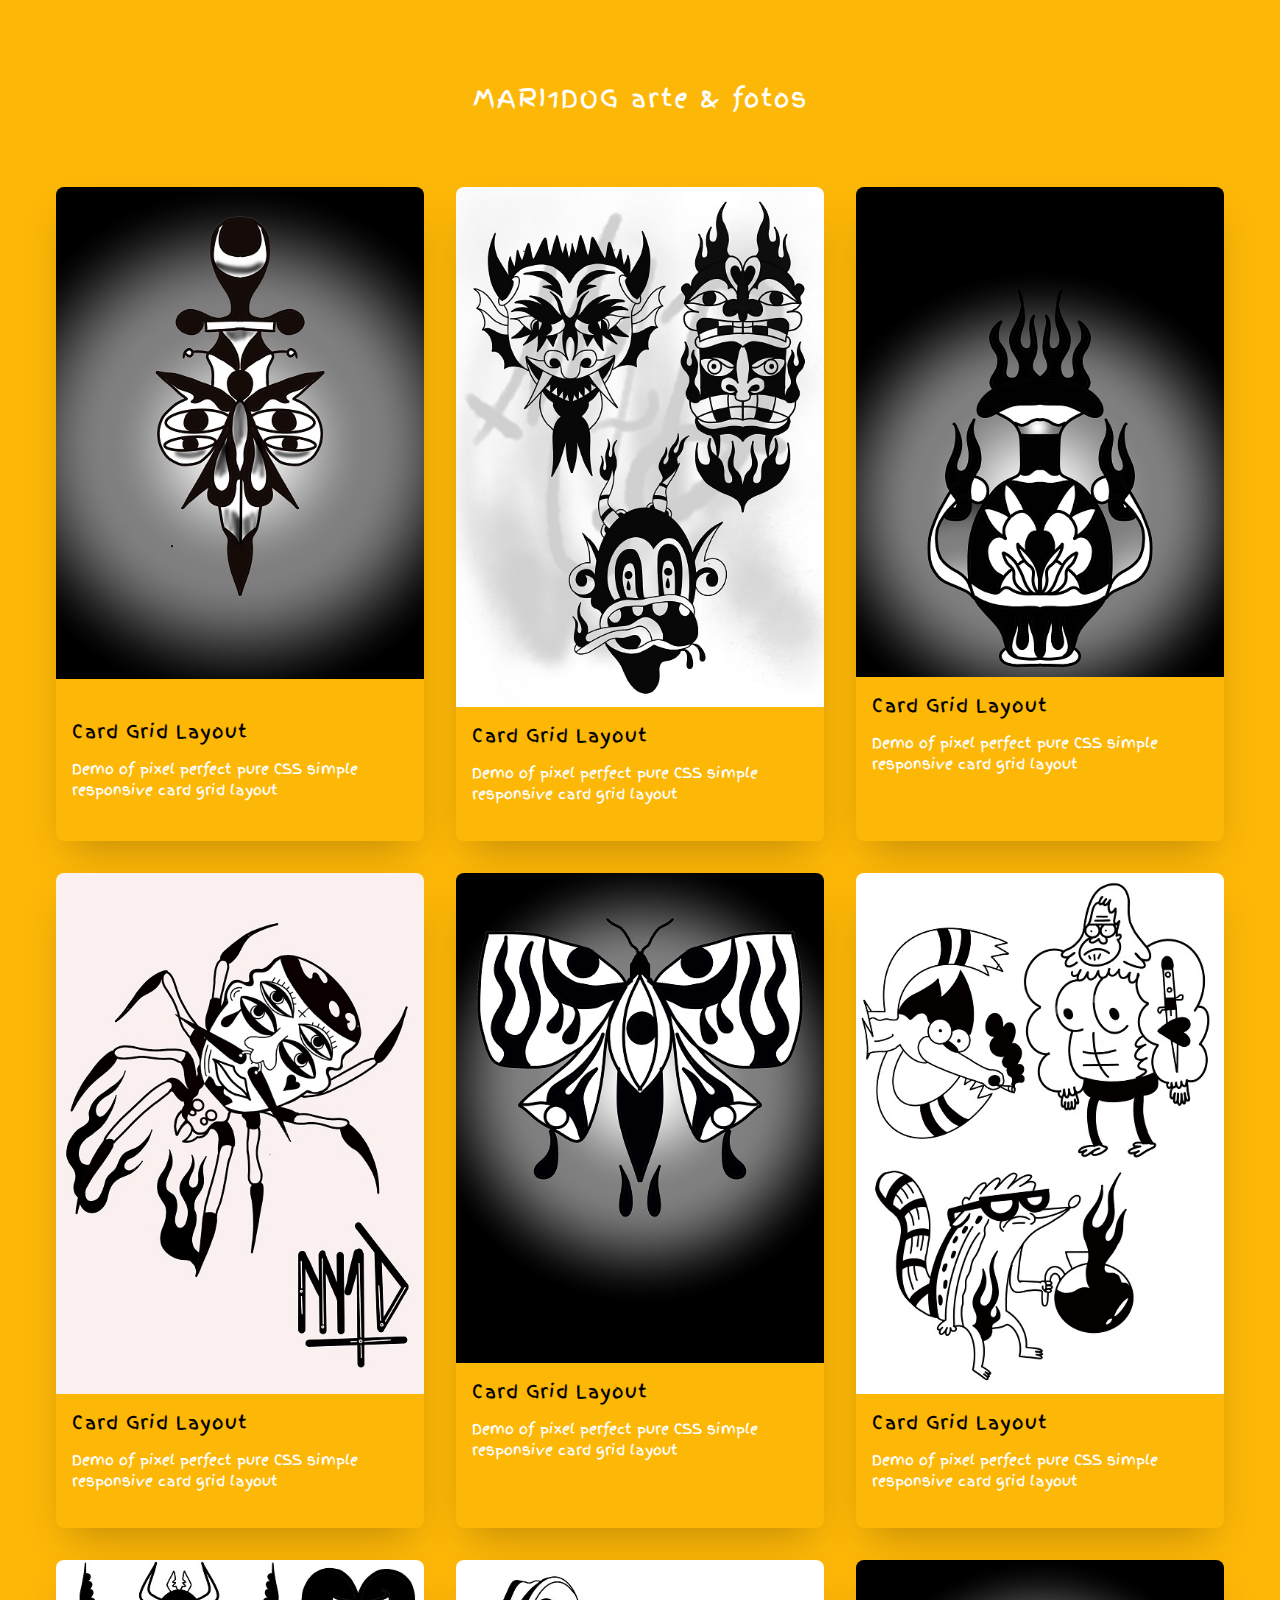
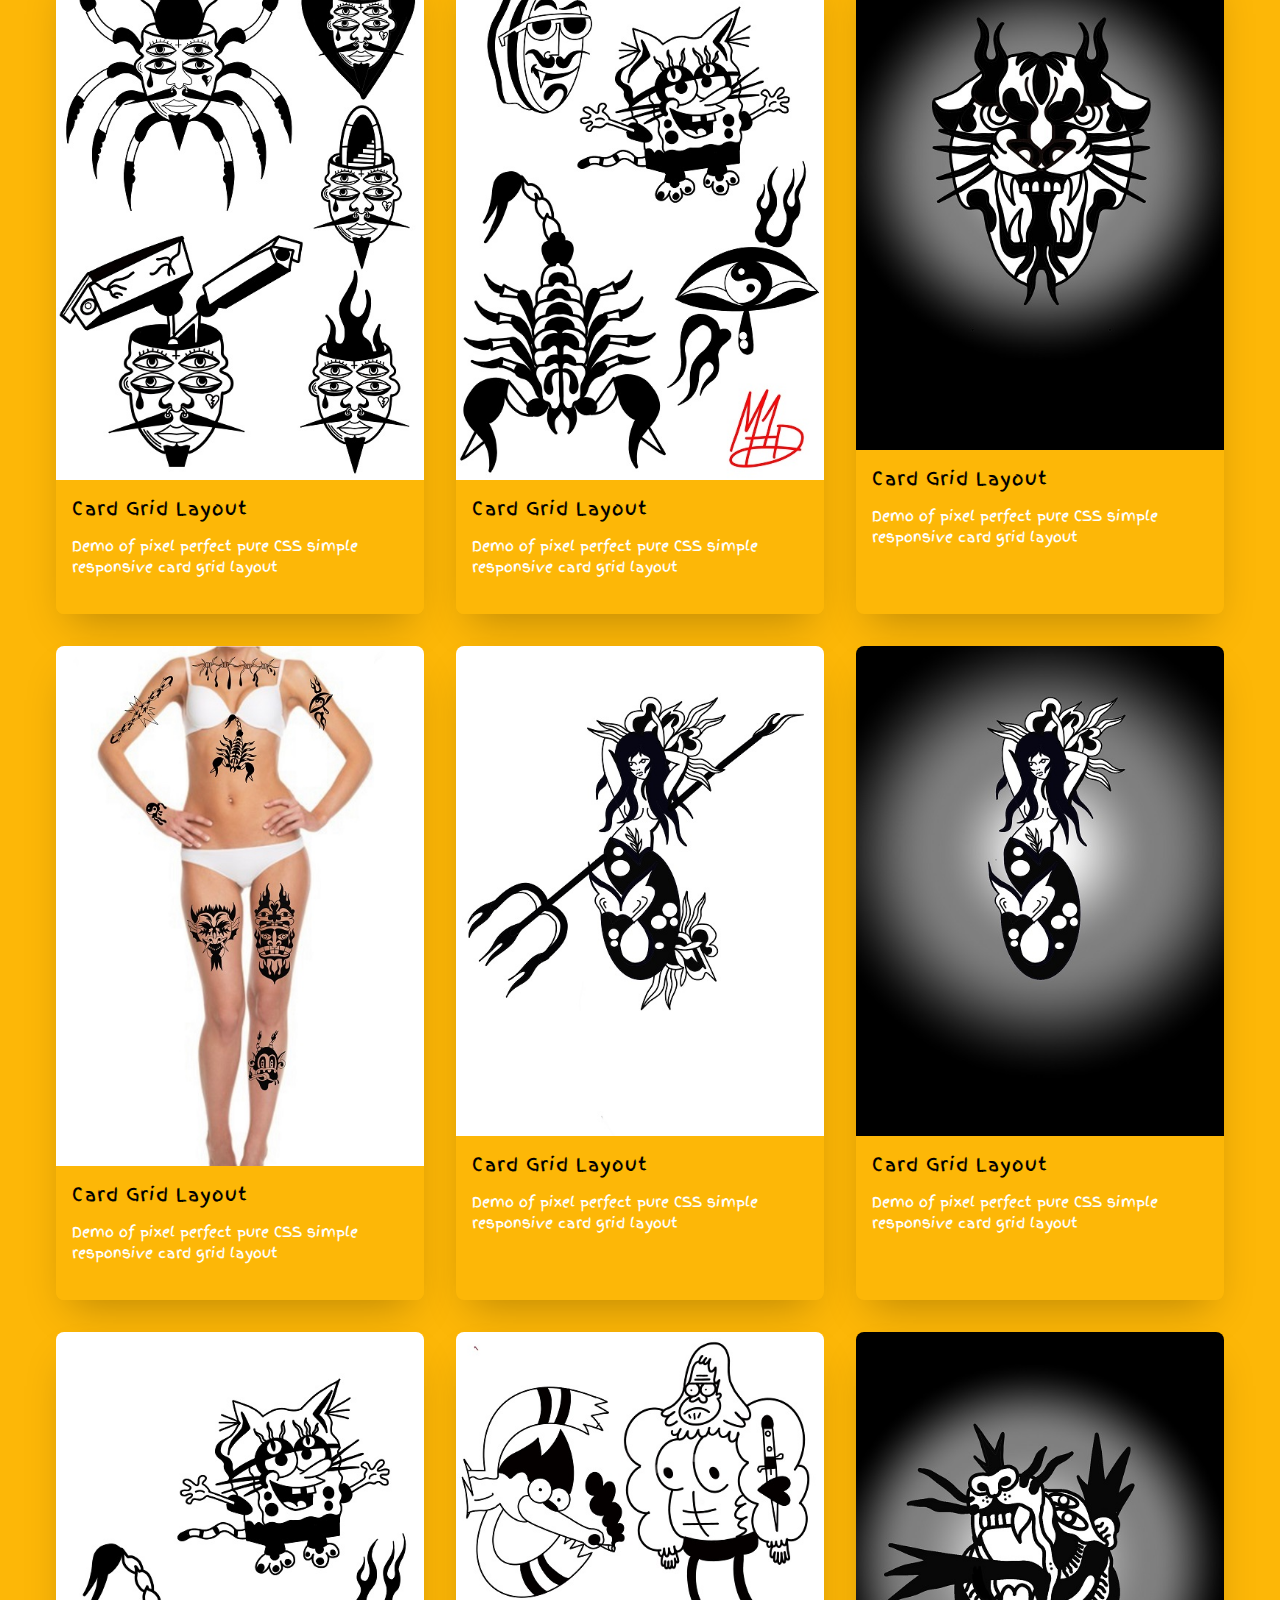
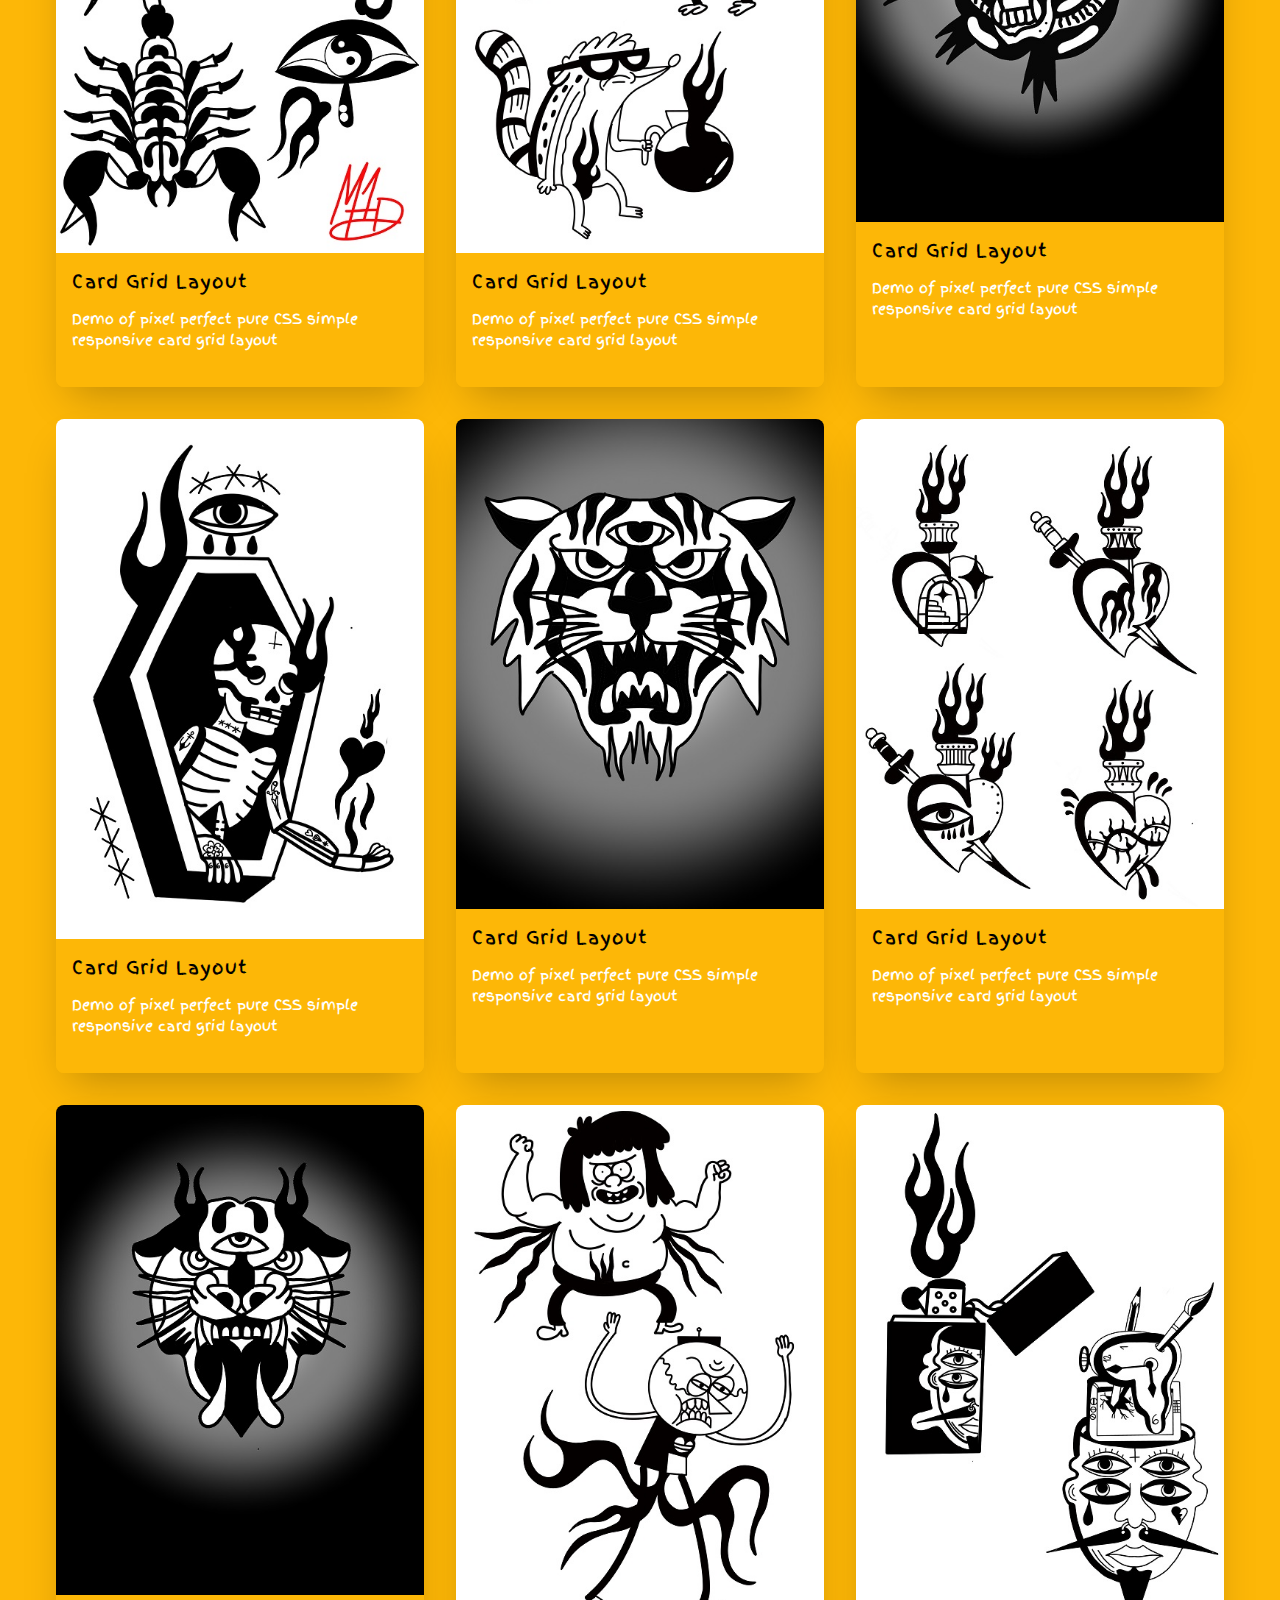
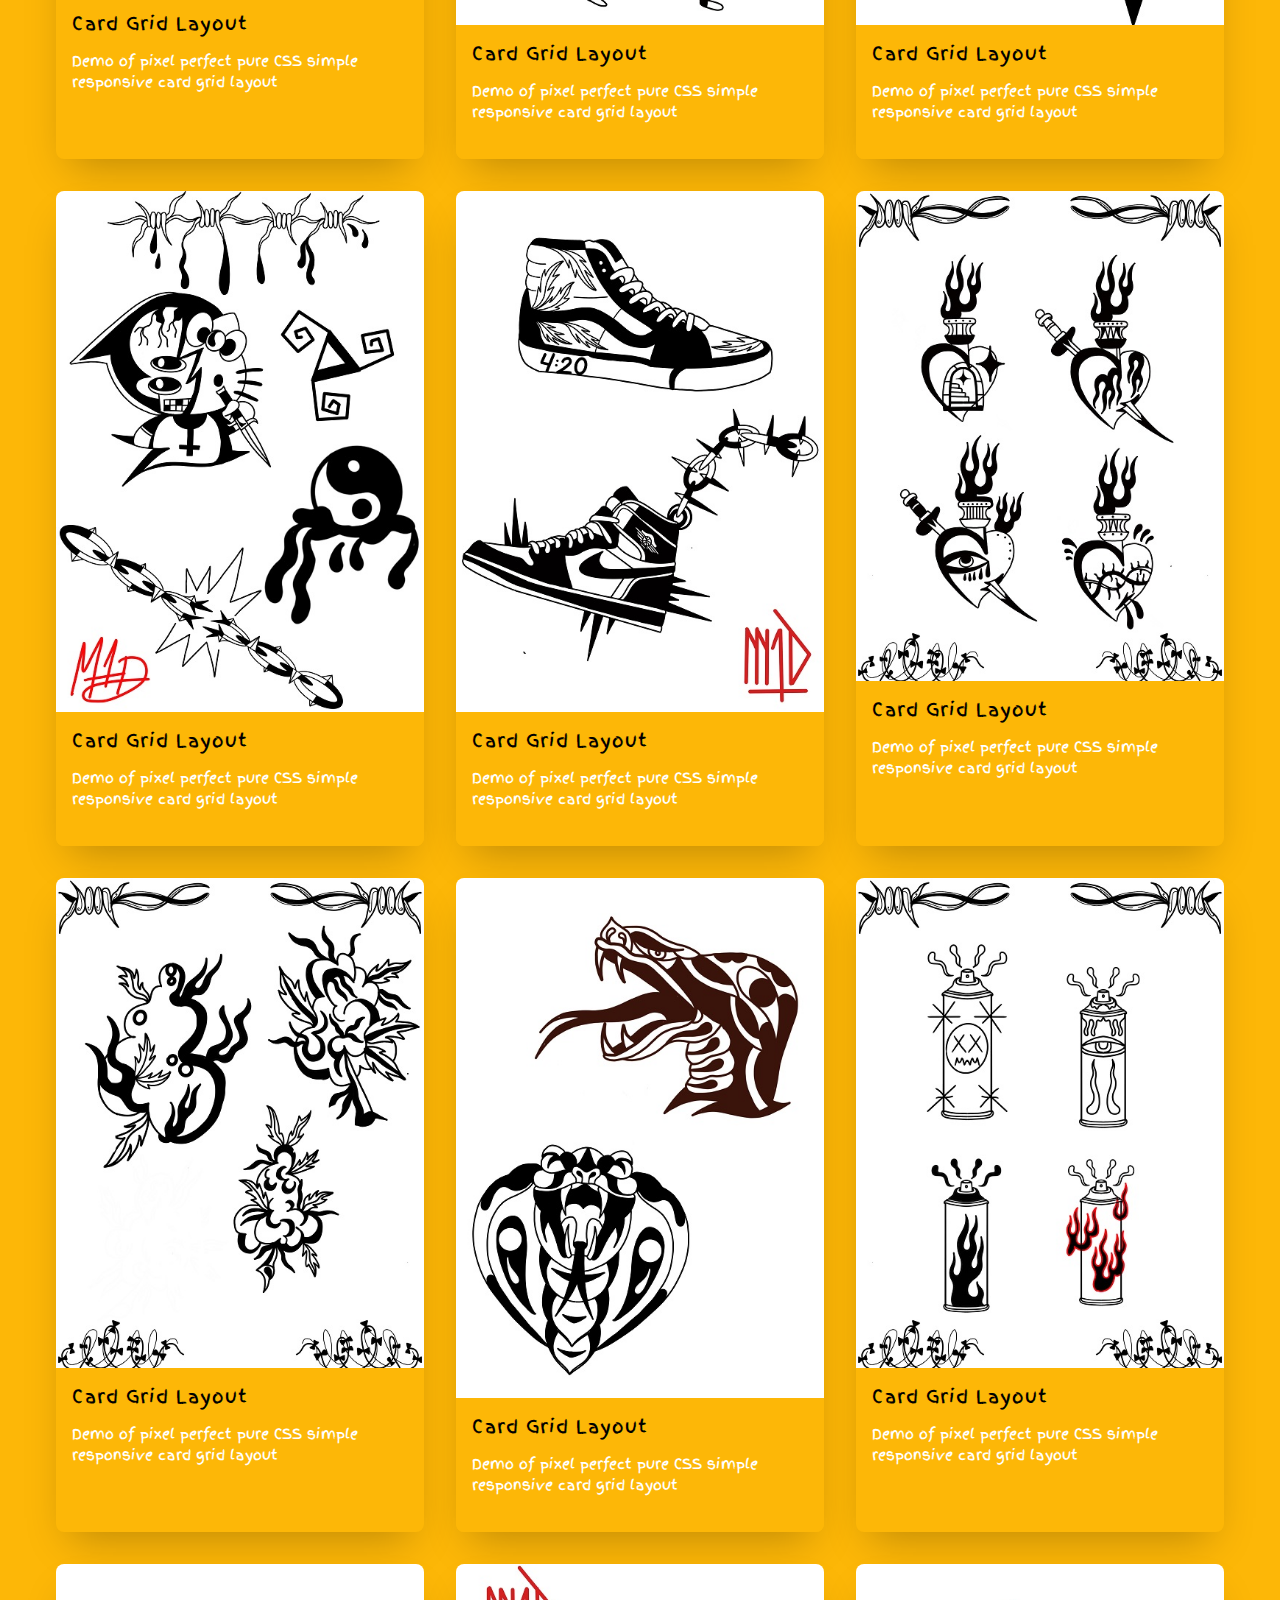
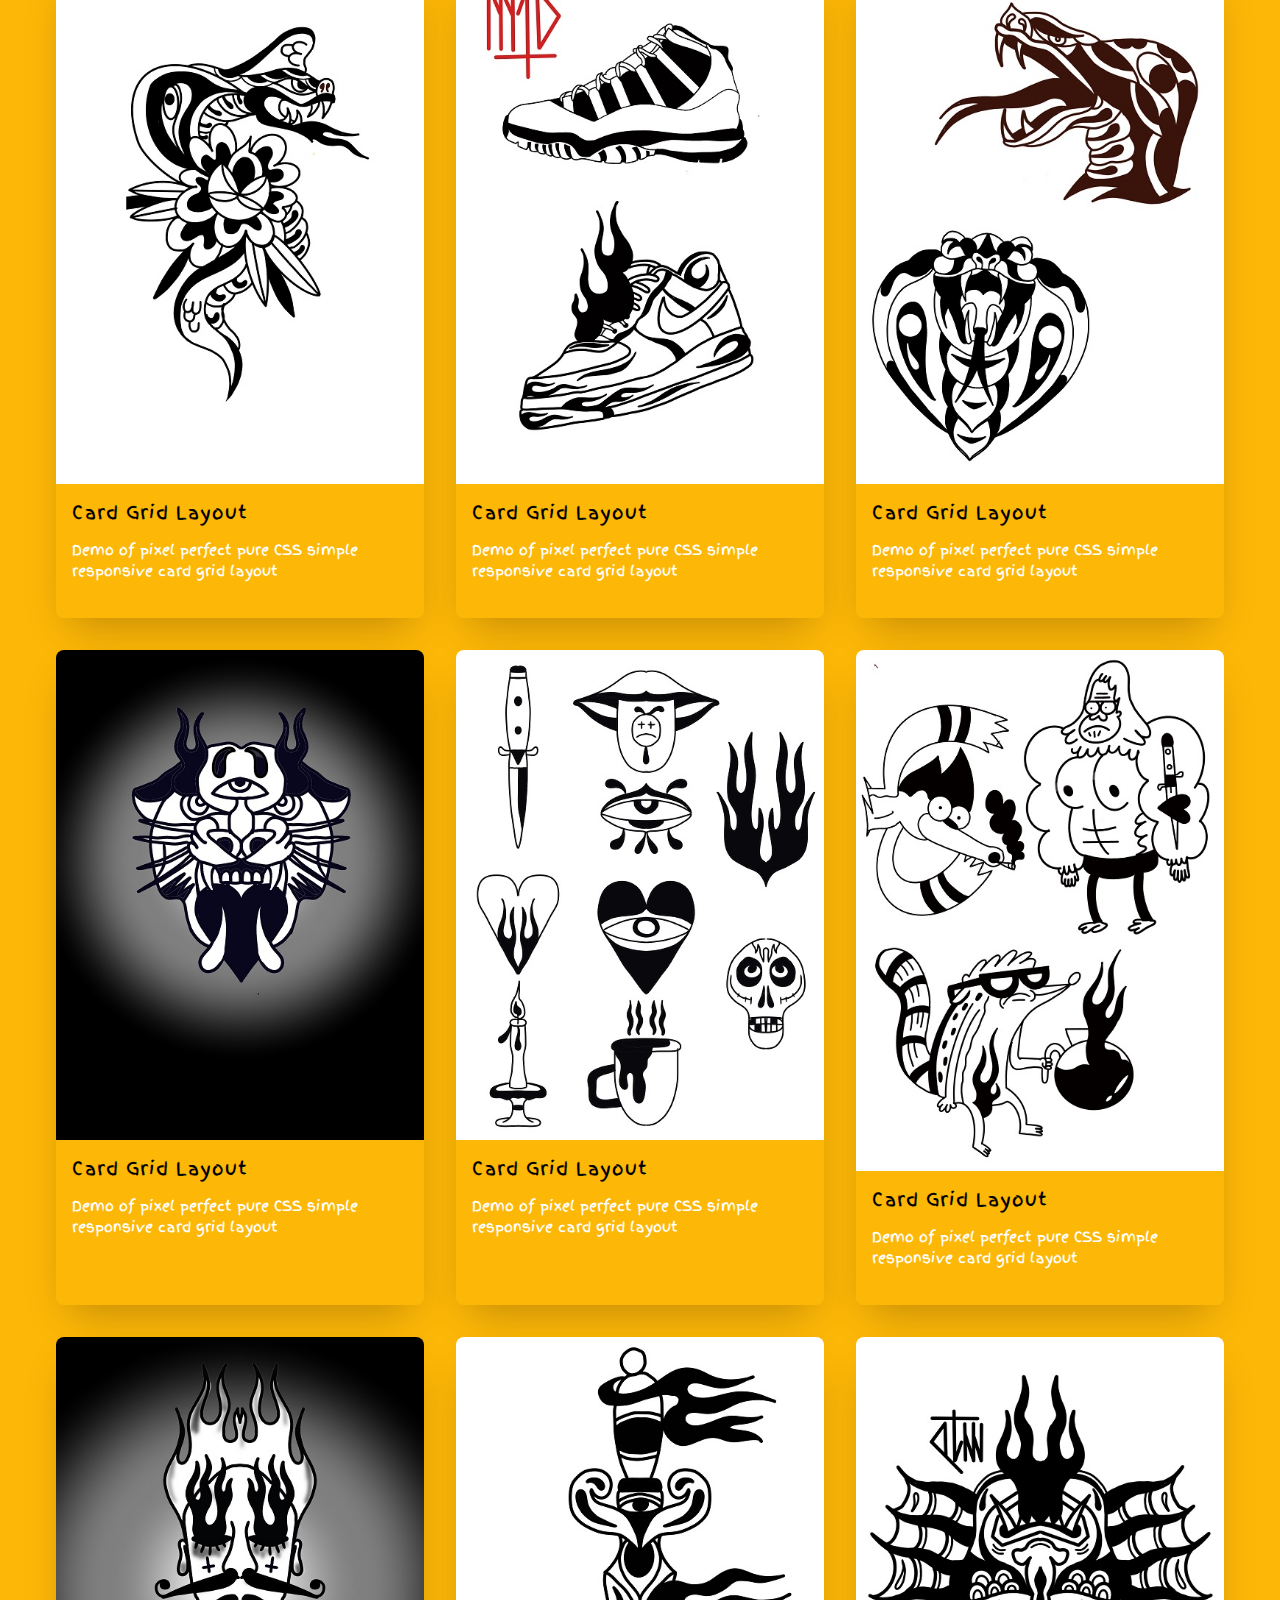
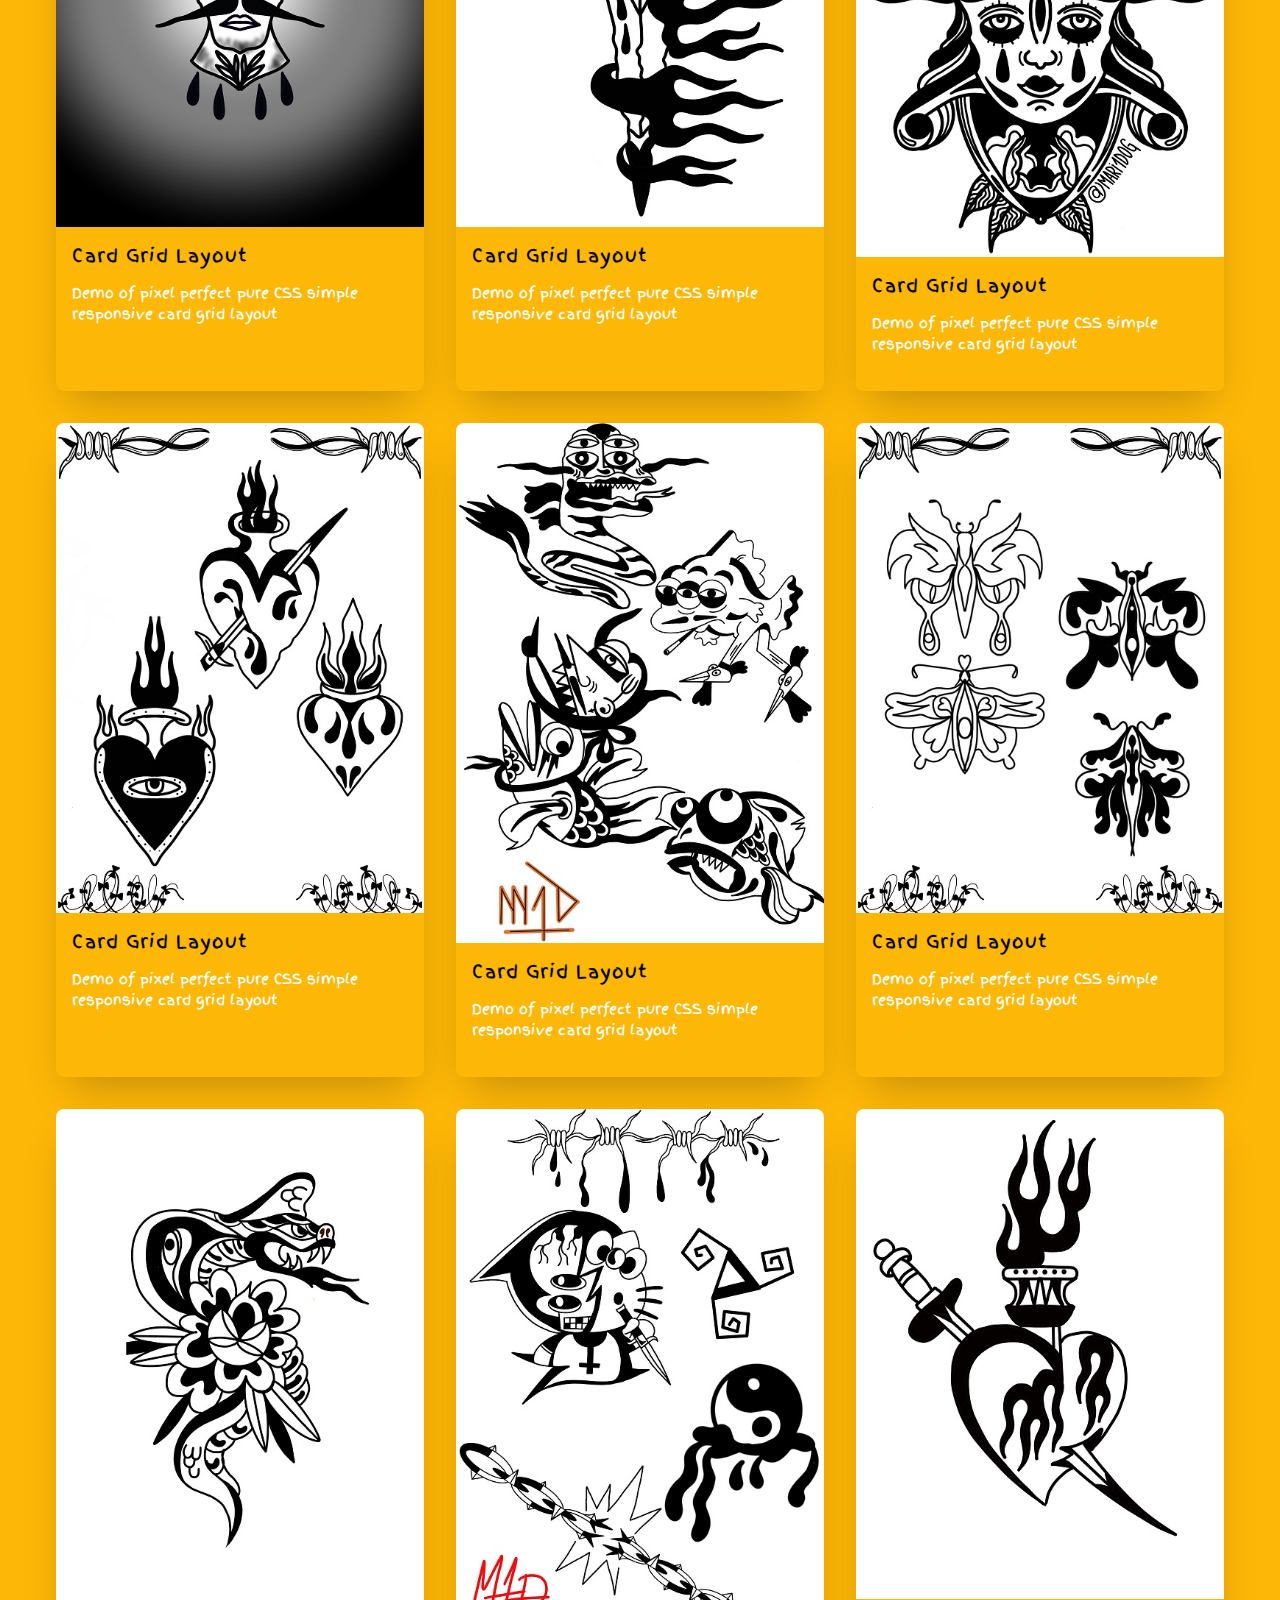
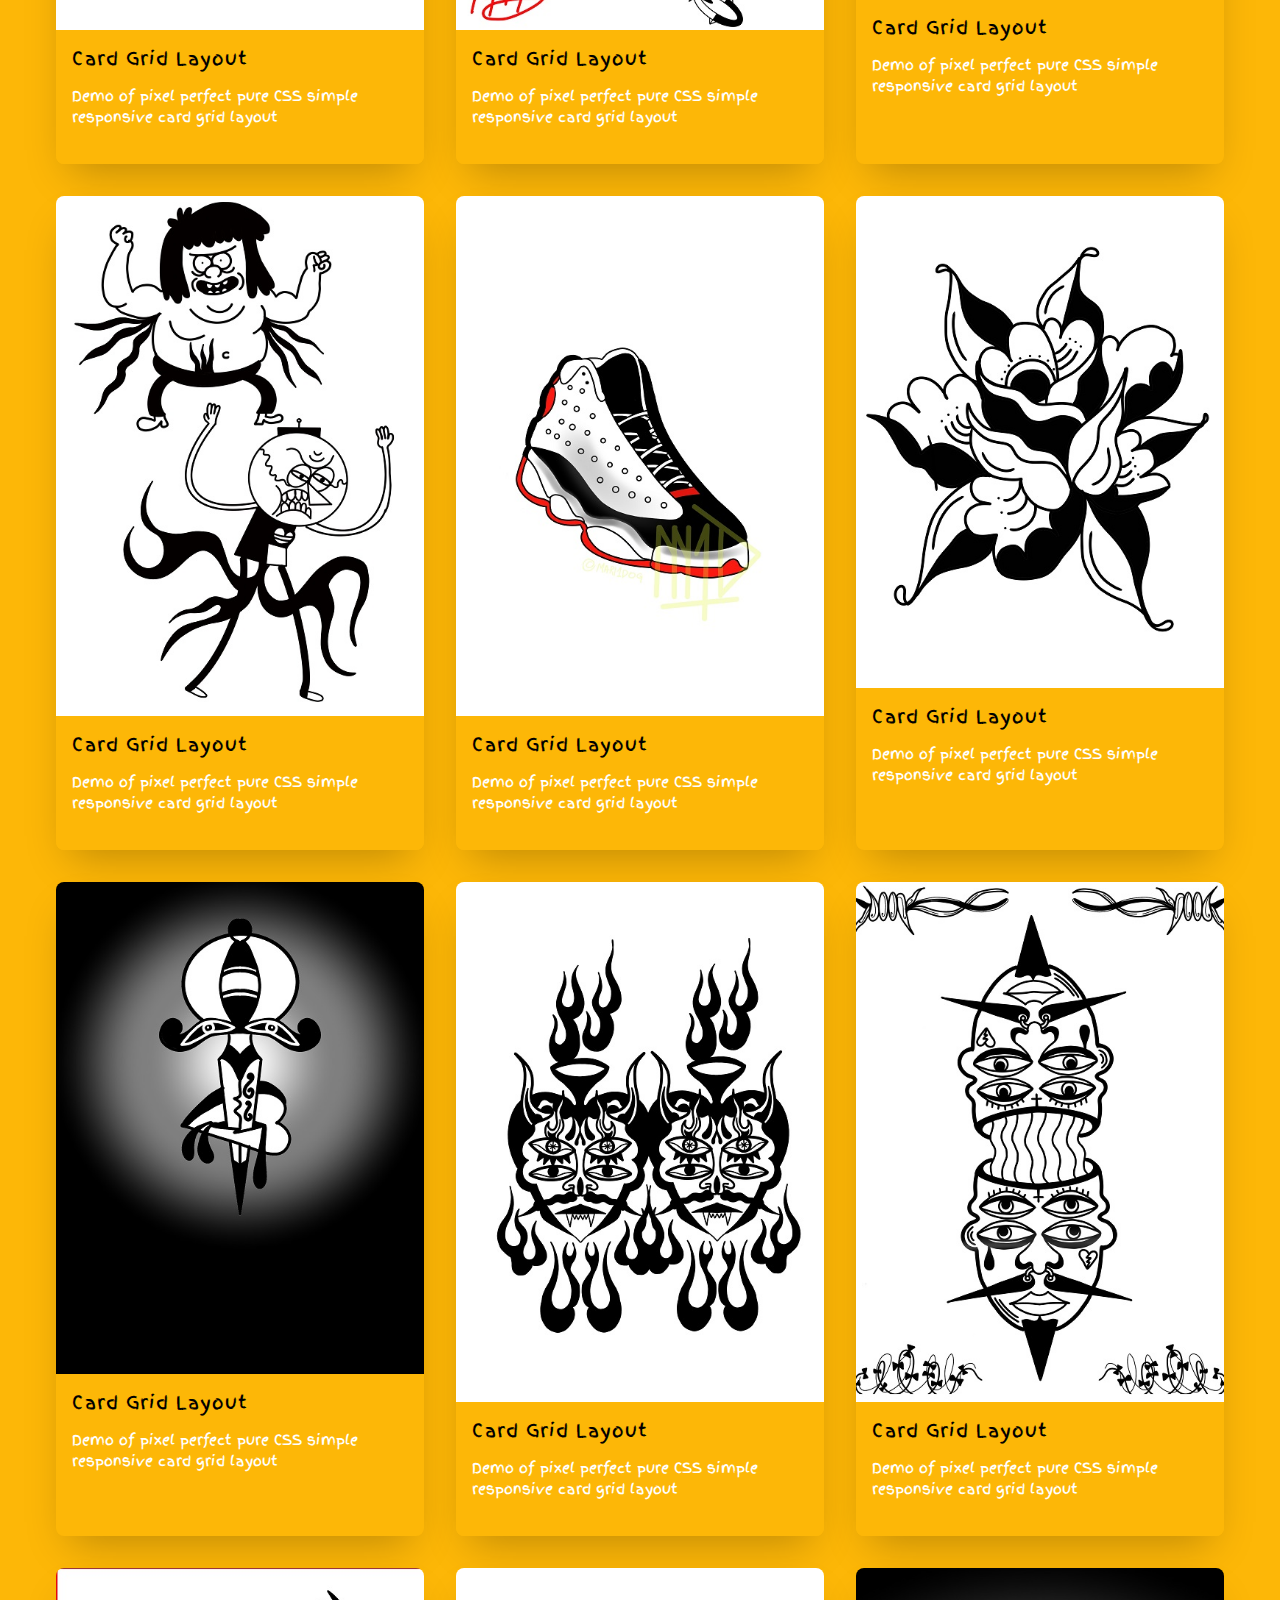
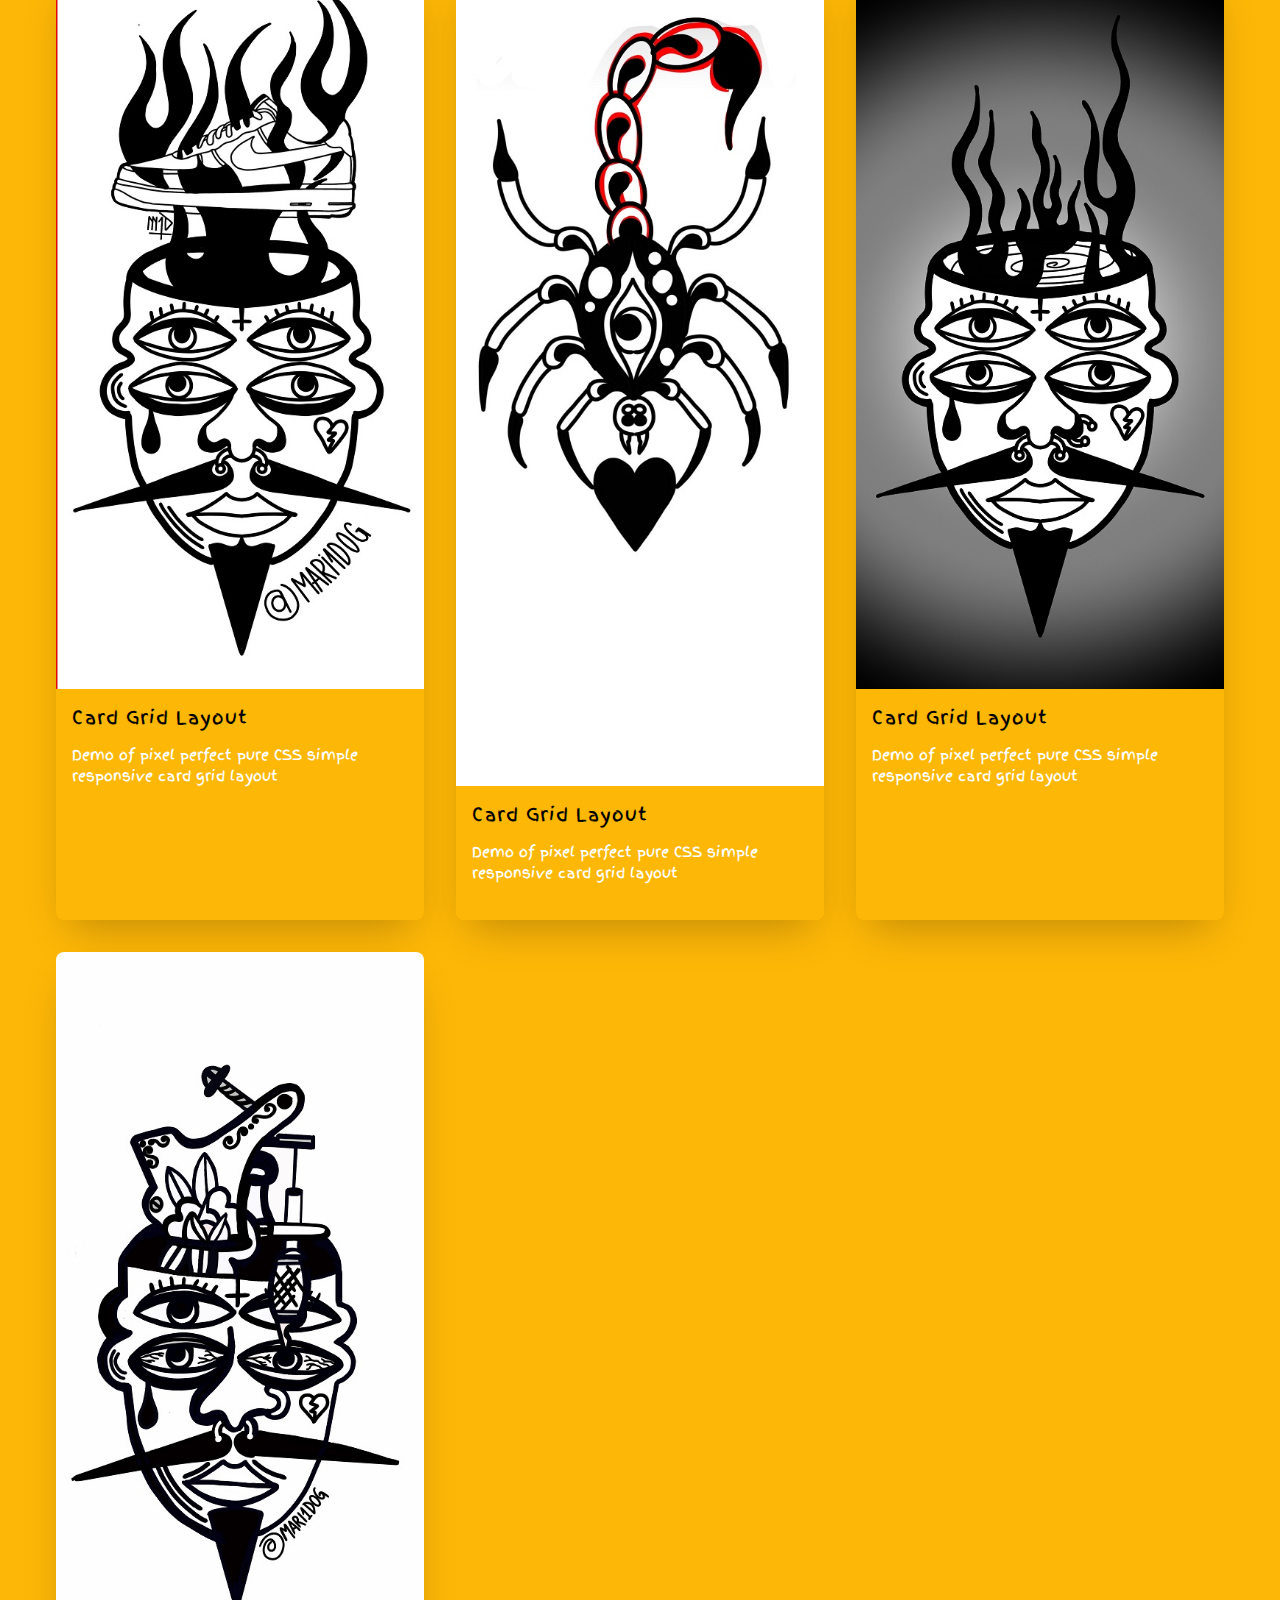
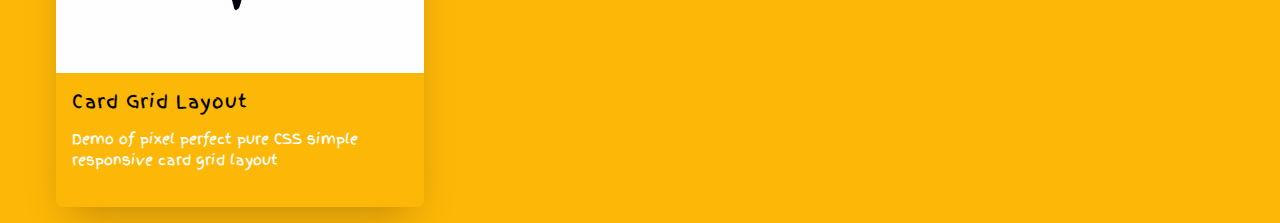
==== commit c20d9dbc: "se socomodaron nft se agrego arte" ====
--- a/arte.html
+++ b/arte.html
@@ -33,6 +33,27 @@
             <div class="card">
               <div class="card_image"><img src="./img/49ar.jpg"></div>
               <div class="card_content">
+                <br>
+                <h2 class="card_title">Card Grid Layout</h2>
+                <p class="card_text">Demo of pixel perfect pure CSS simple responsive card grid layout</p>
+                
+              </div>
+            </div>
+          </li>
+          <li class="cards_item">
+            <div class="card">
+              <div class="card_image"><img src="./img/4ar.jpg"></div>
+              <div class="card_content">
+                <h2 class="card_title">Card Grid Layout</h2>
+                <p class="card_text">Demo of pixel perfect pure CSS simple responsive card grid layout</p>
+                
+              </div>
+            </div>
+          </li>
+          <li class="cards_item">
+            <div class="card">
+              <div class="card_image"><img src="./img/3ar.jpg"></div>
+              <div class="card_content">
                 <h2 class="card_title">Card Grid Layout</h2>
                 <p class="card_text">Demo of pixel perfect pure CSS simple responsive card grid layout</p>
                 
@@ -51,26 +72,6 @@
           </li>
           <li class="cards_item">
             <div class="card">
-              <div class="card_image"><img src="./img/3ar.jpg"></div>
-              <div class="card_content">
-                <h2 class="card_title">Card Grid Layout</h2>
-                <p class="card_text">Demo of pixel perfect pure CSS simple responsive card grid layout</p>
-                
-              </div>
-            </div>
-          </li>
-          <li class="cards_item">
-            <div class="card">
-              <div class="card_image"><img src="./img/4ar.jpg"></div>
-              <div class="card_content">
-                <h2 class="card_title">Card Grid Layout</h2>
-                <p class="card_text">Demo of pixel perfect pure CSS simple responsive card grid layout</p>
-                
-              </div>
-            </div>
-          </li>
-          <li class="cards_item">
-            <div class="card">
               <div class="card_image"><img src="./img/5ar.jpg"></div>
               <div class="card_content">
                 <h2 class="card_title">Card Grid Layout</h2>
@@ -192,16 +193,6 @@
           <li class="cards_item">
             <div class="card">
               <div class="card_image"><img src="./img/17ar.jpg"></div>
-              <div class="card_content">
-                <h2 class="card_title">Card Grid Layout</h2>
-                <p class="card_text">Demo of pixel perfect pure CSS simple responsive card grid layout</p>
-                
-              </div>
-            </div>
-          </li>
-          <li class="cards_item">
-            <div class="card">
-              <div class="card_image"><img src="./img/18ar.jpg"></div>
               <div class="card_content">
                 <h2 class="card_title">Card Grid Layout</h2>
                 <p class="card_text">Demo of pixel perfect pure CSS simple responsive card grid layout</p>
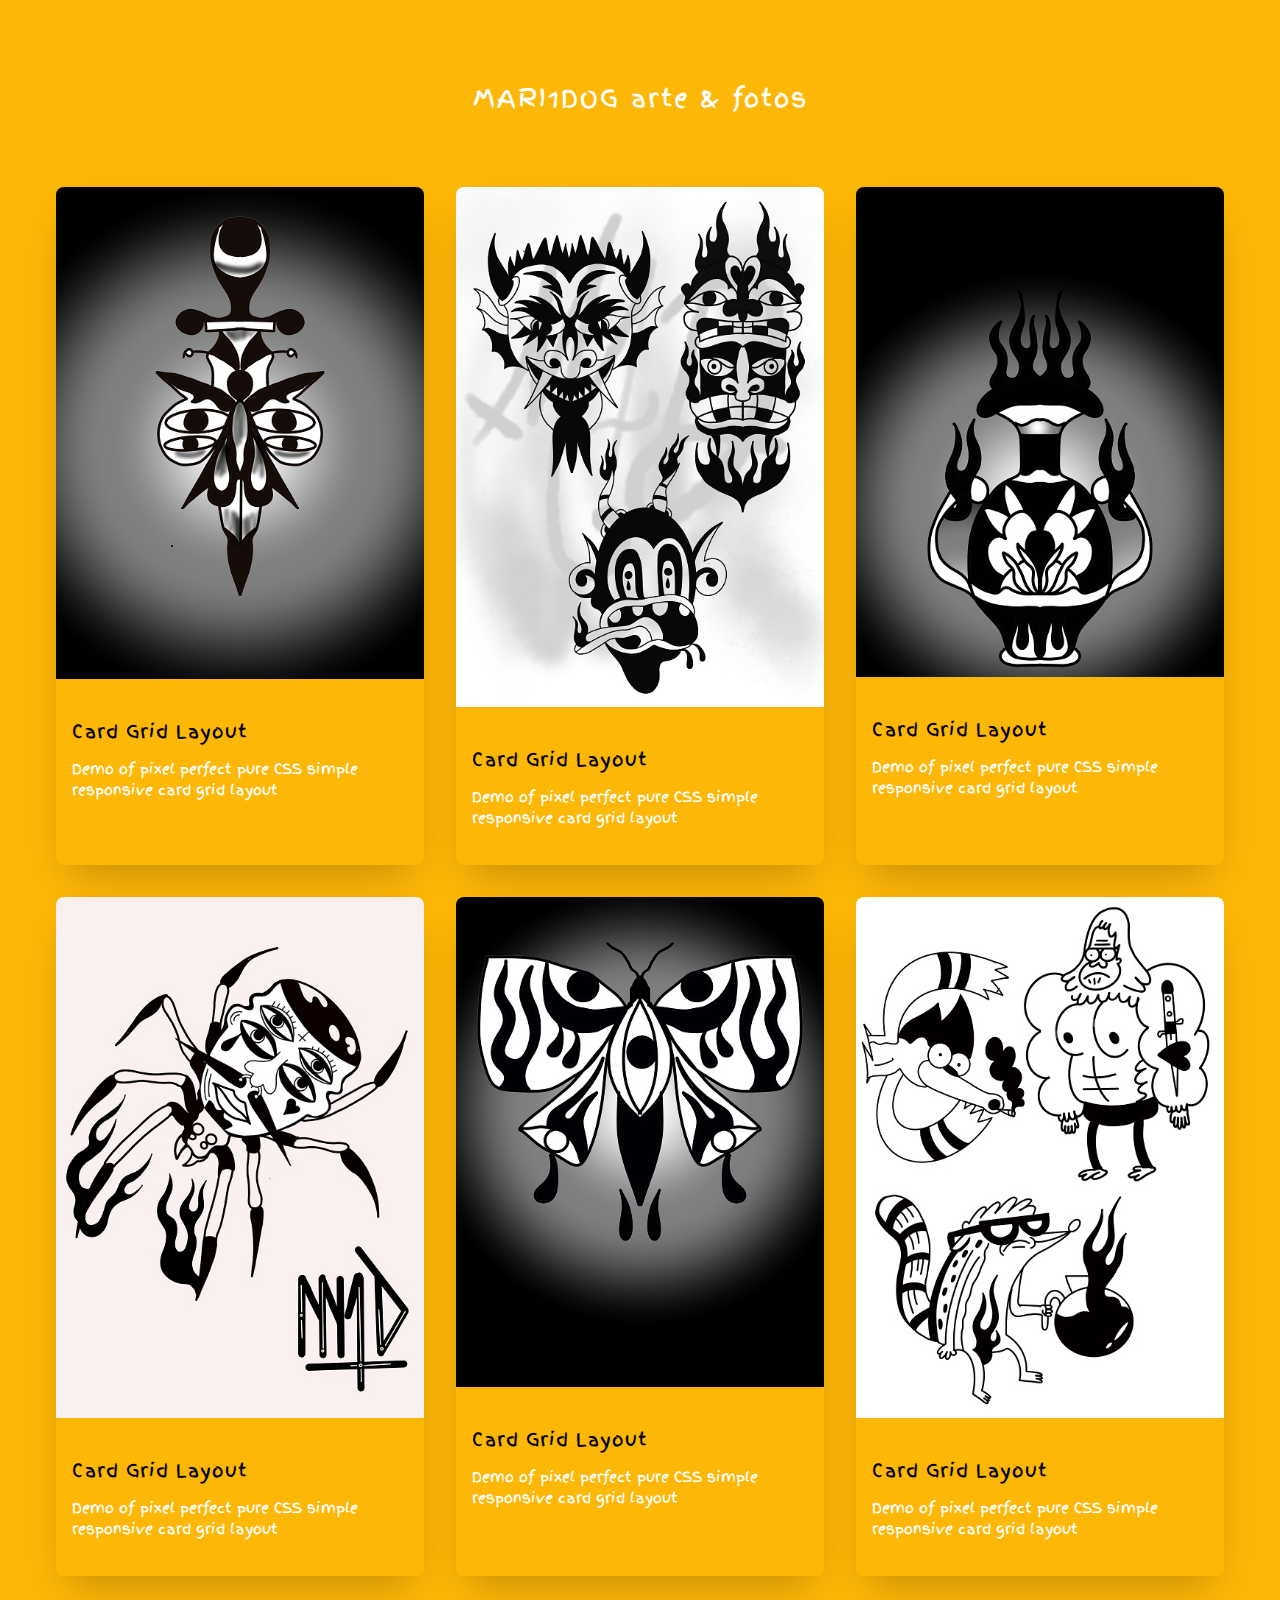
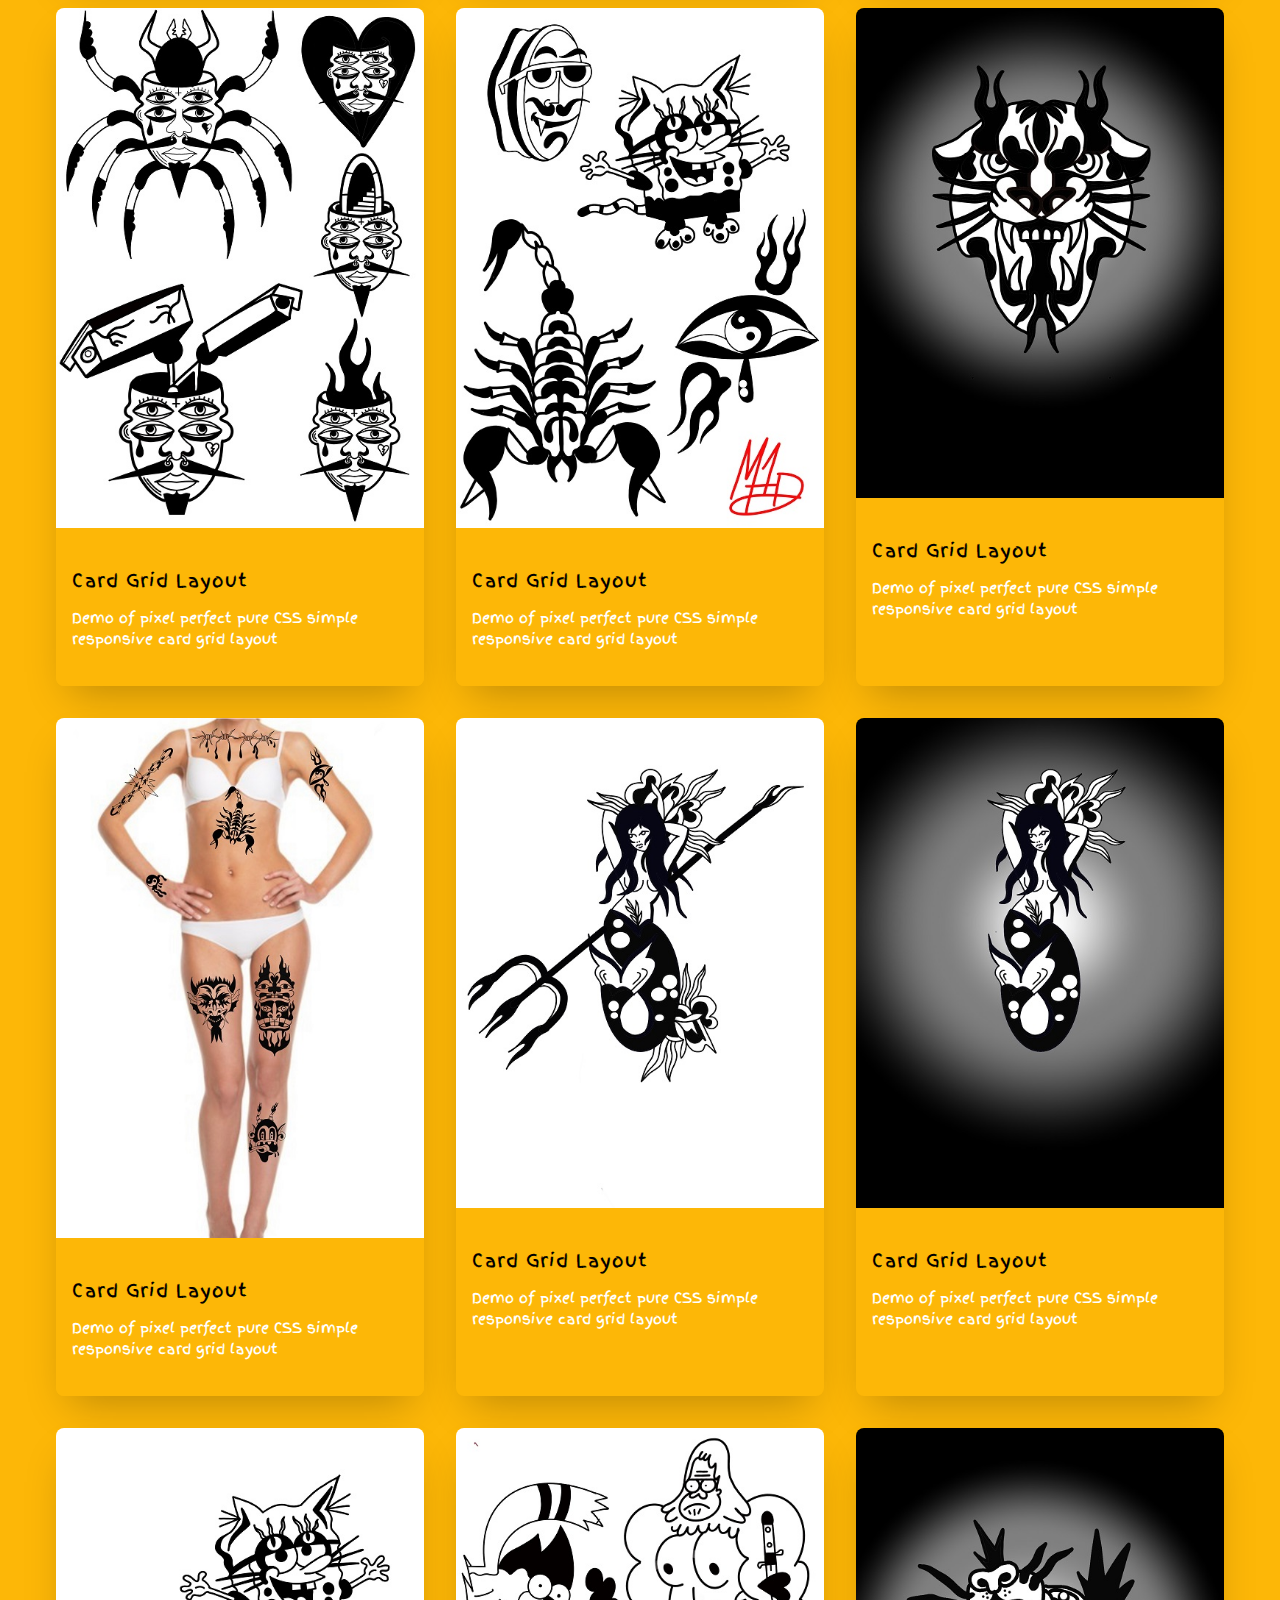
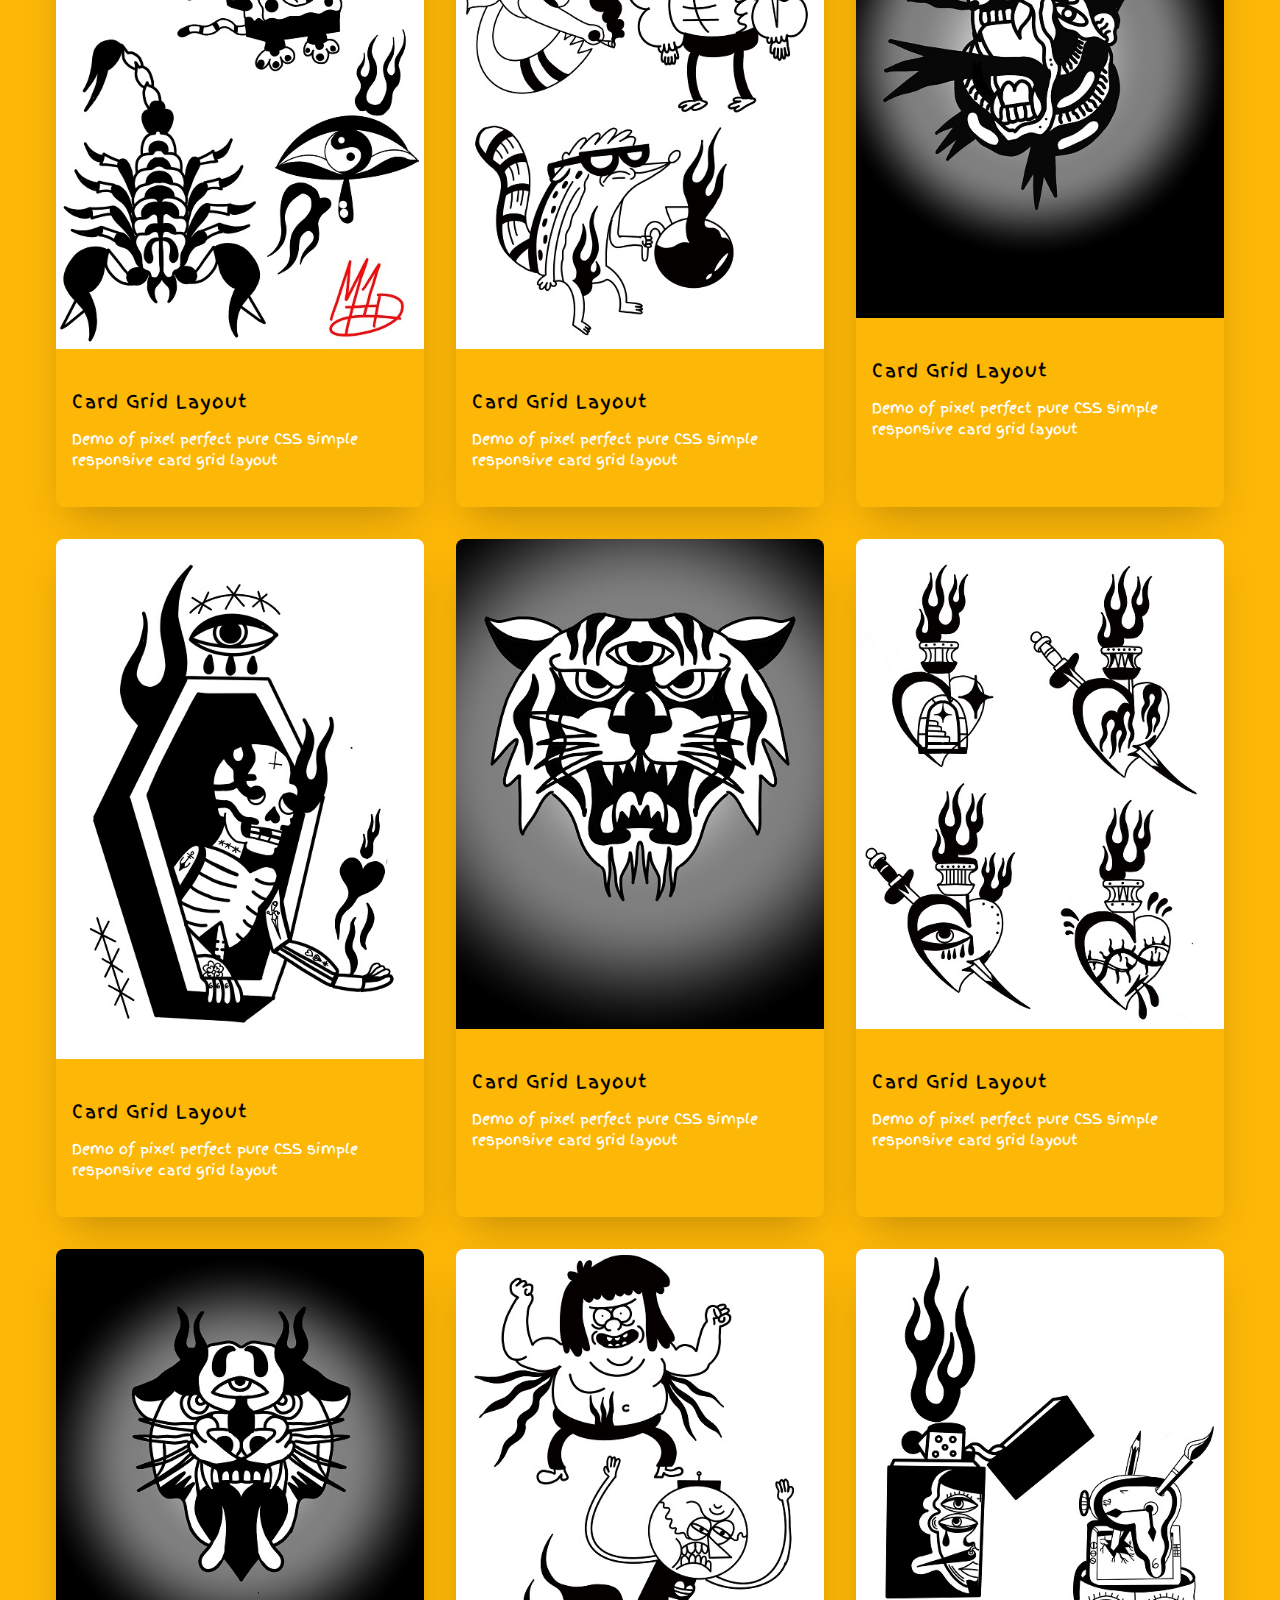
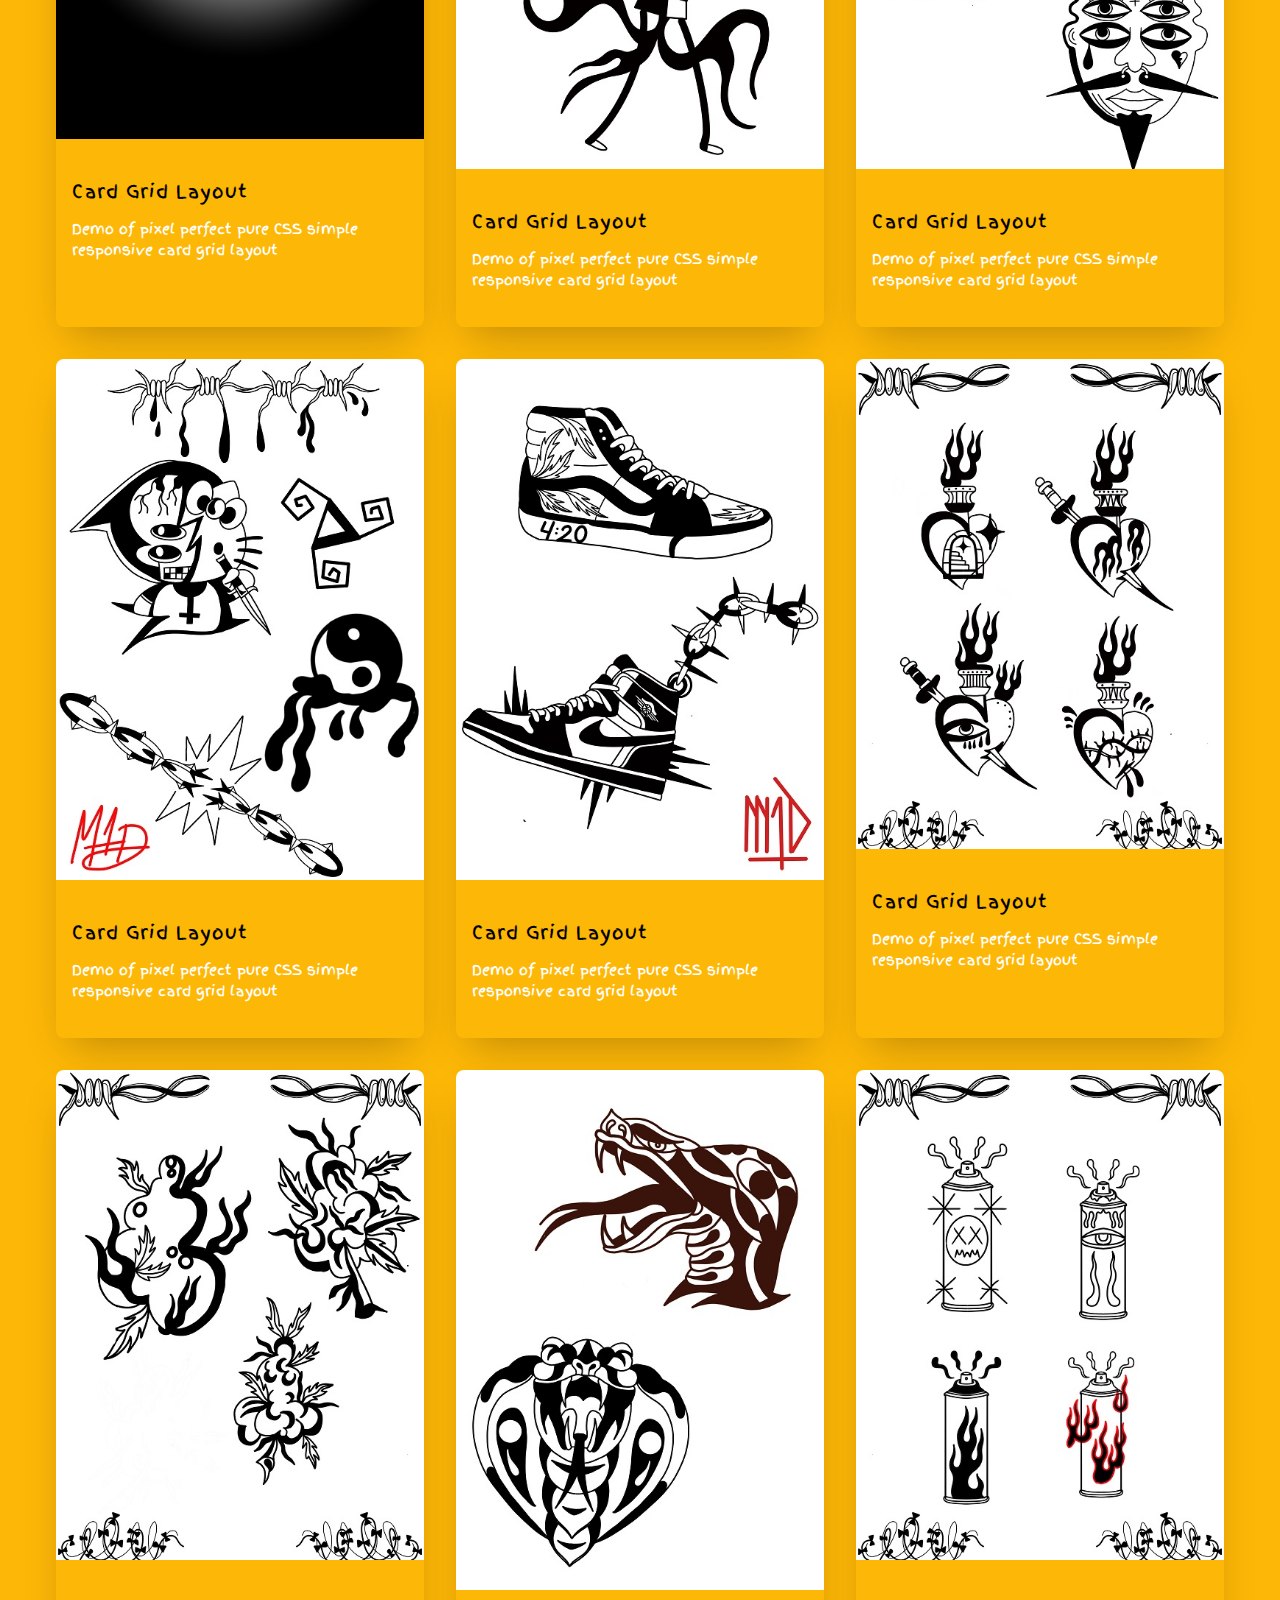
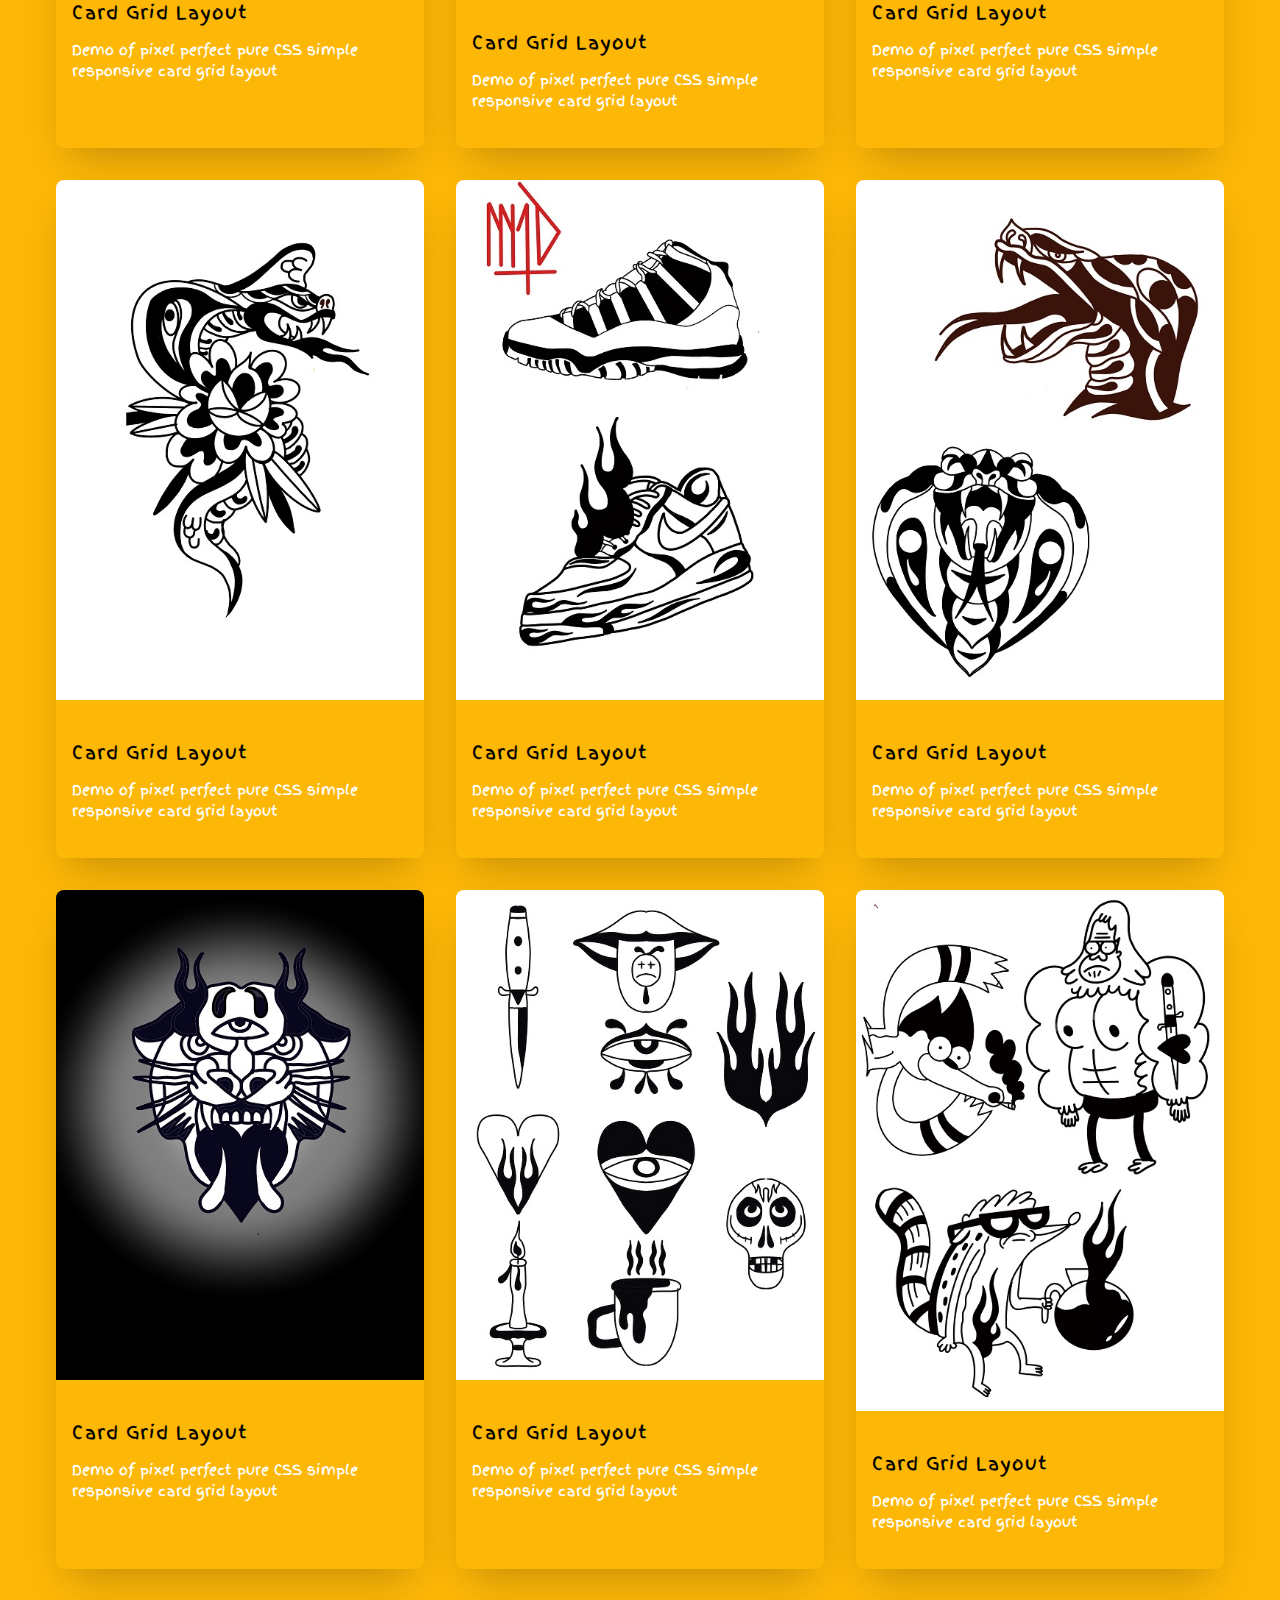
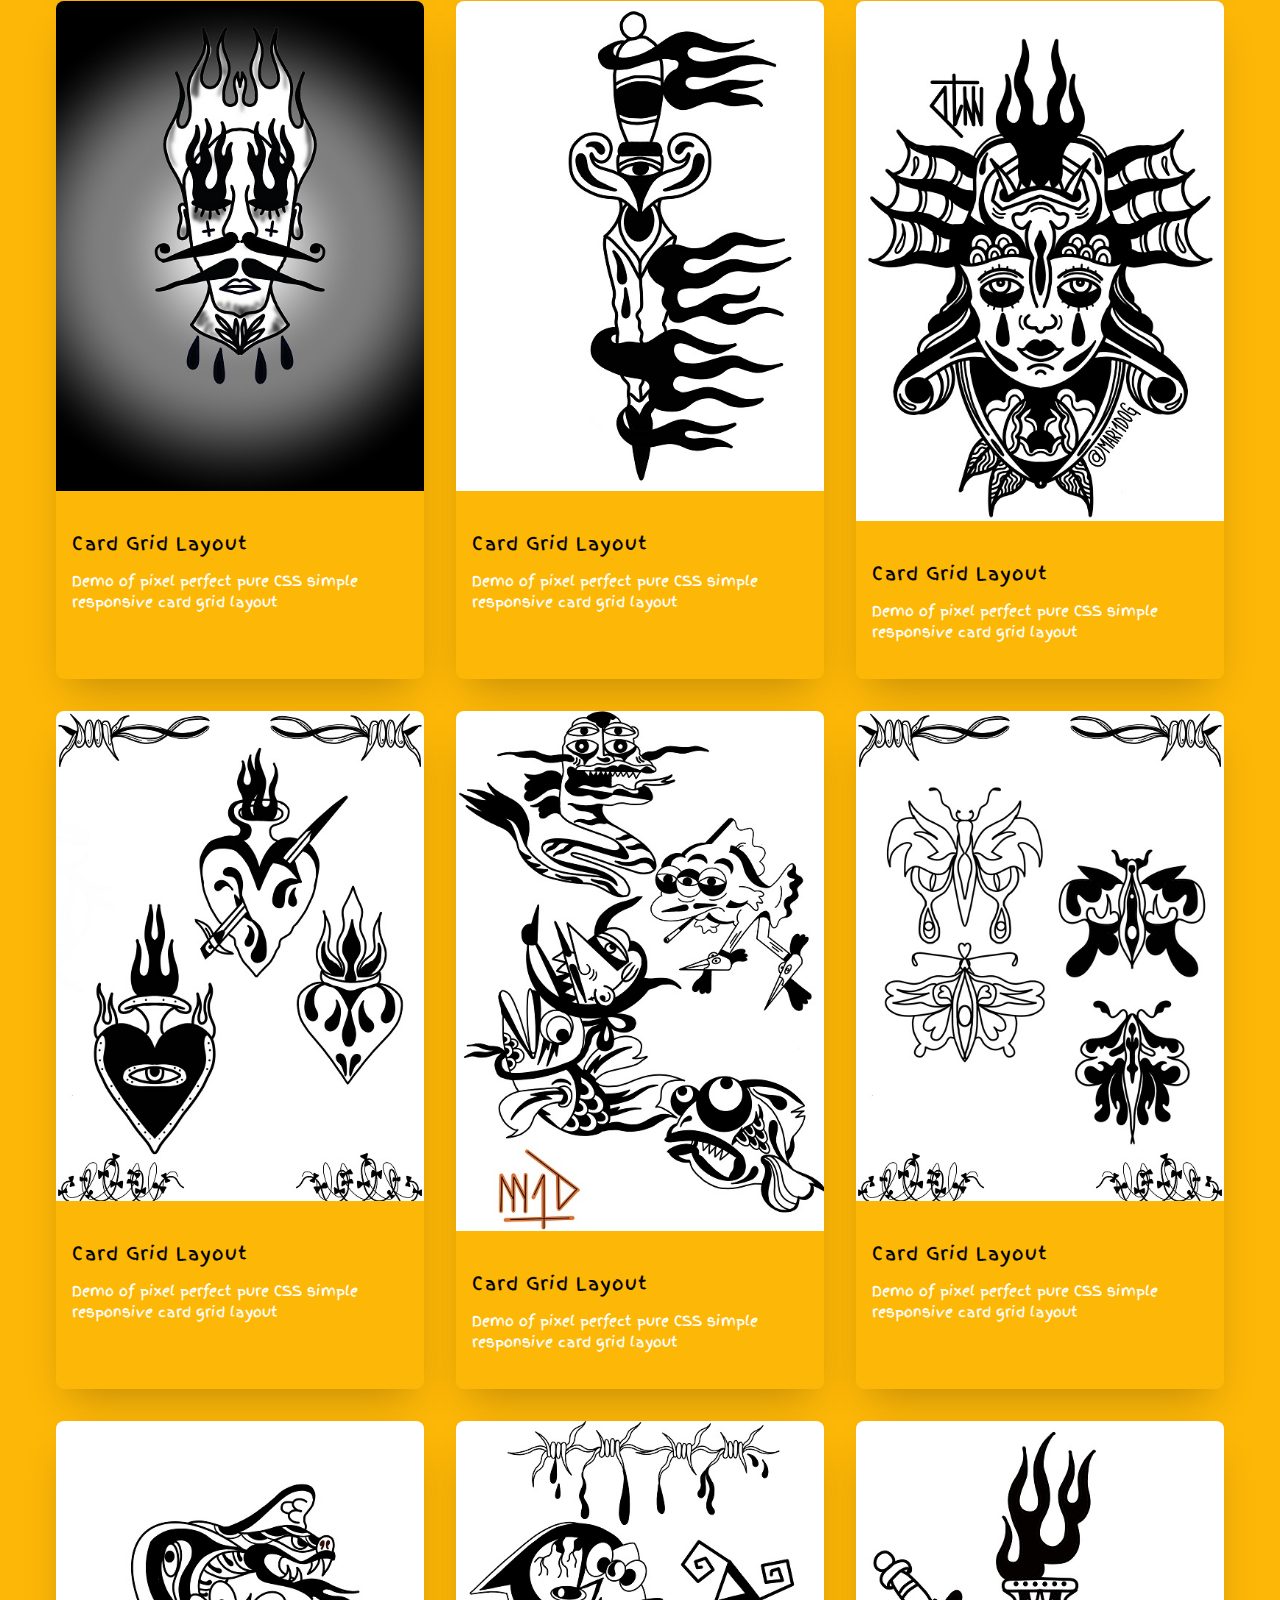
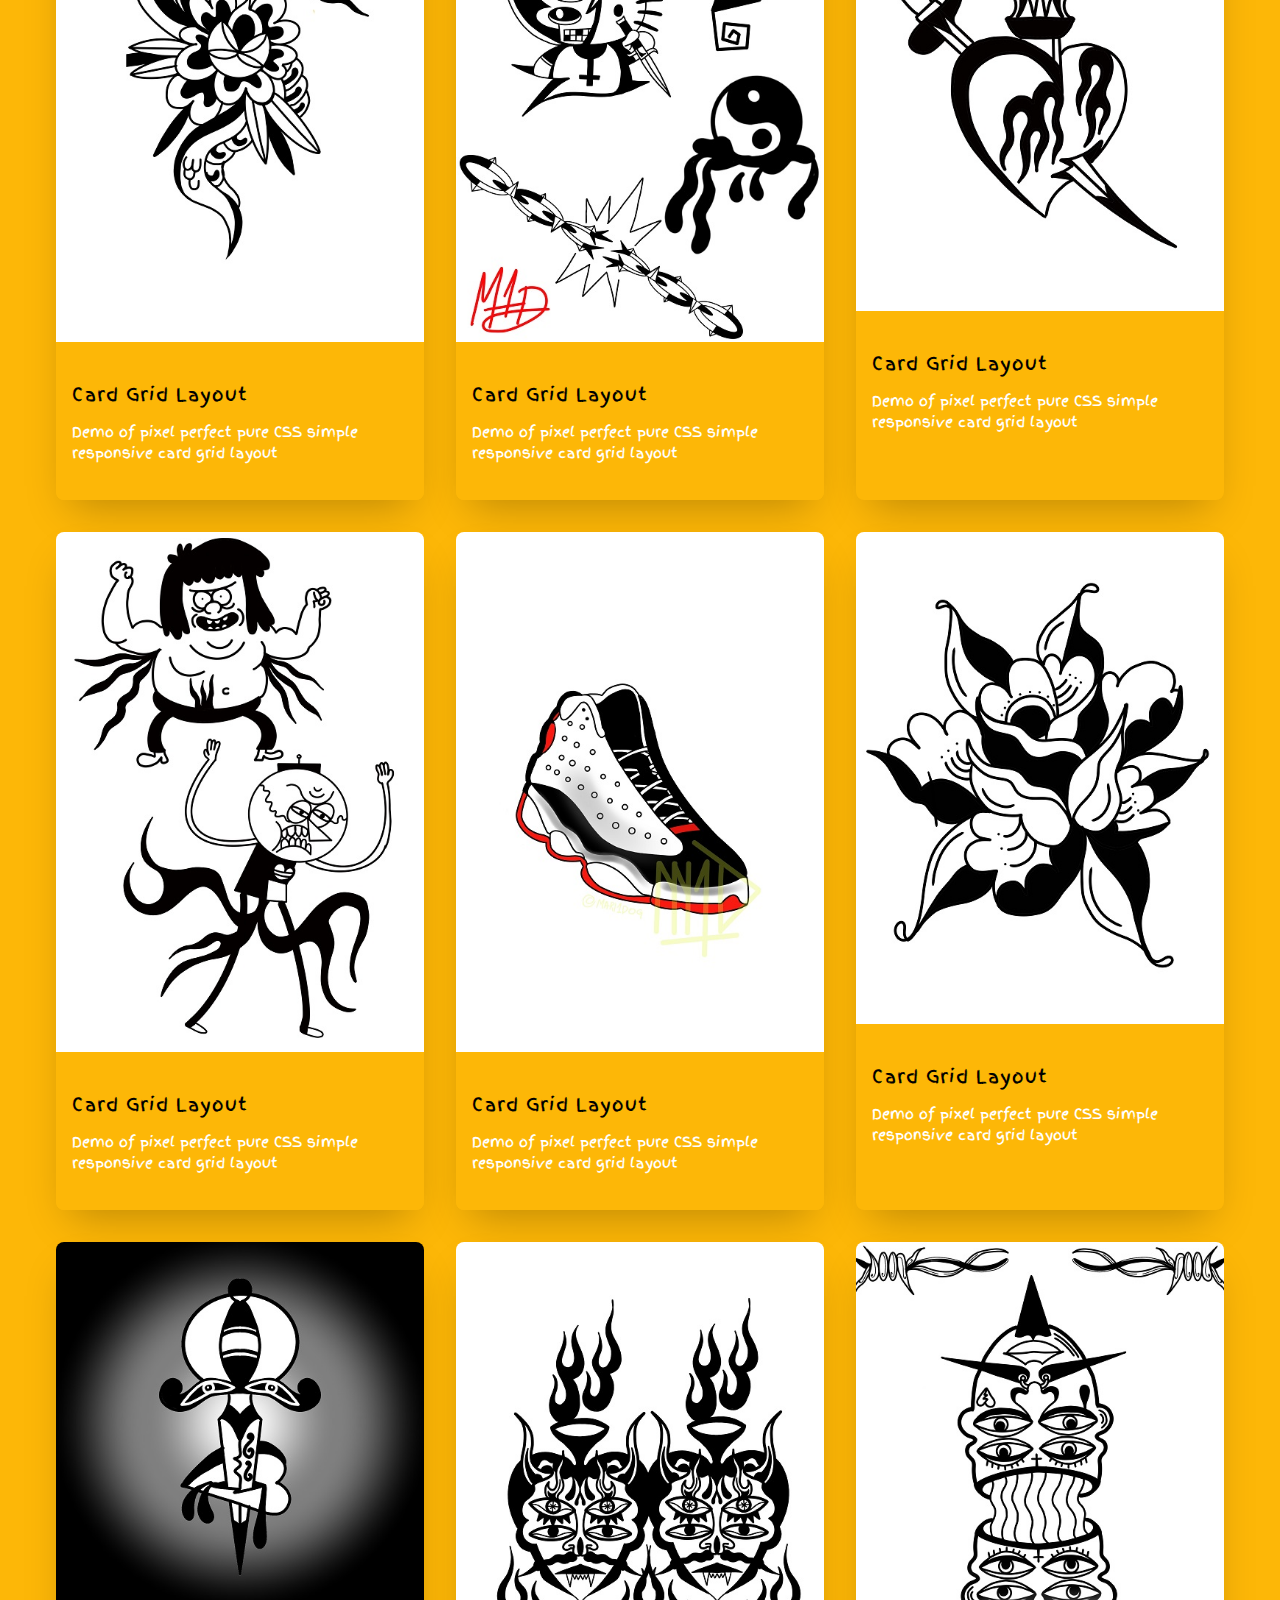
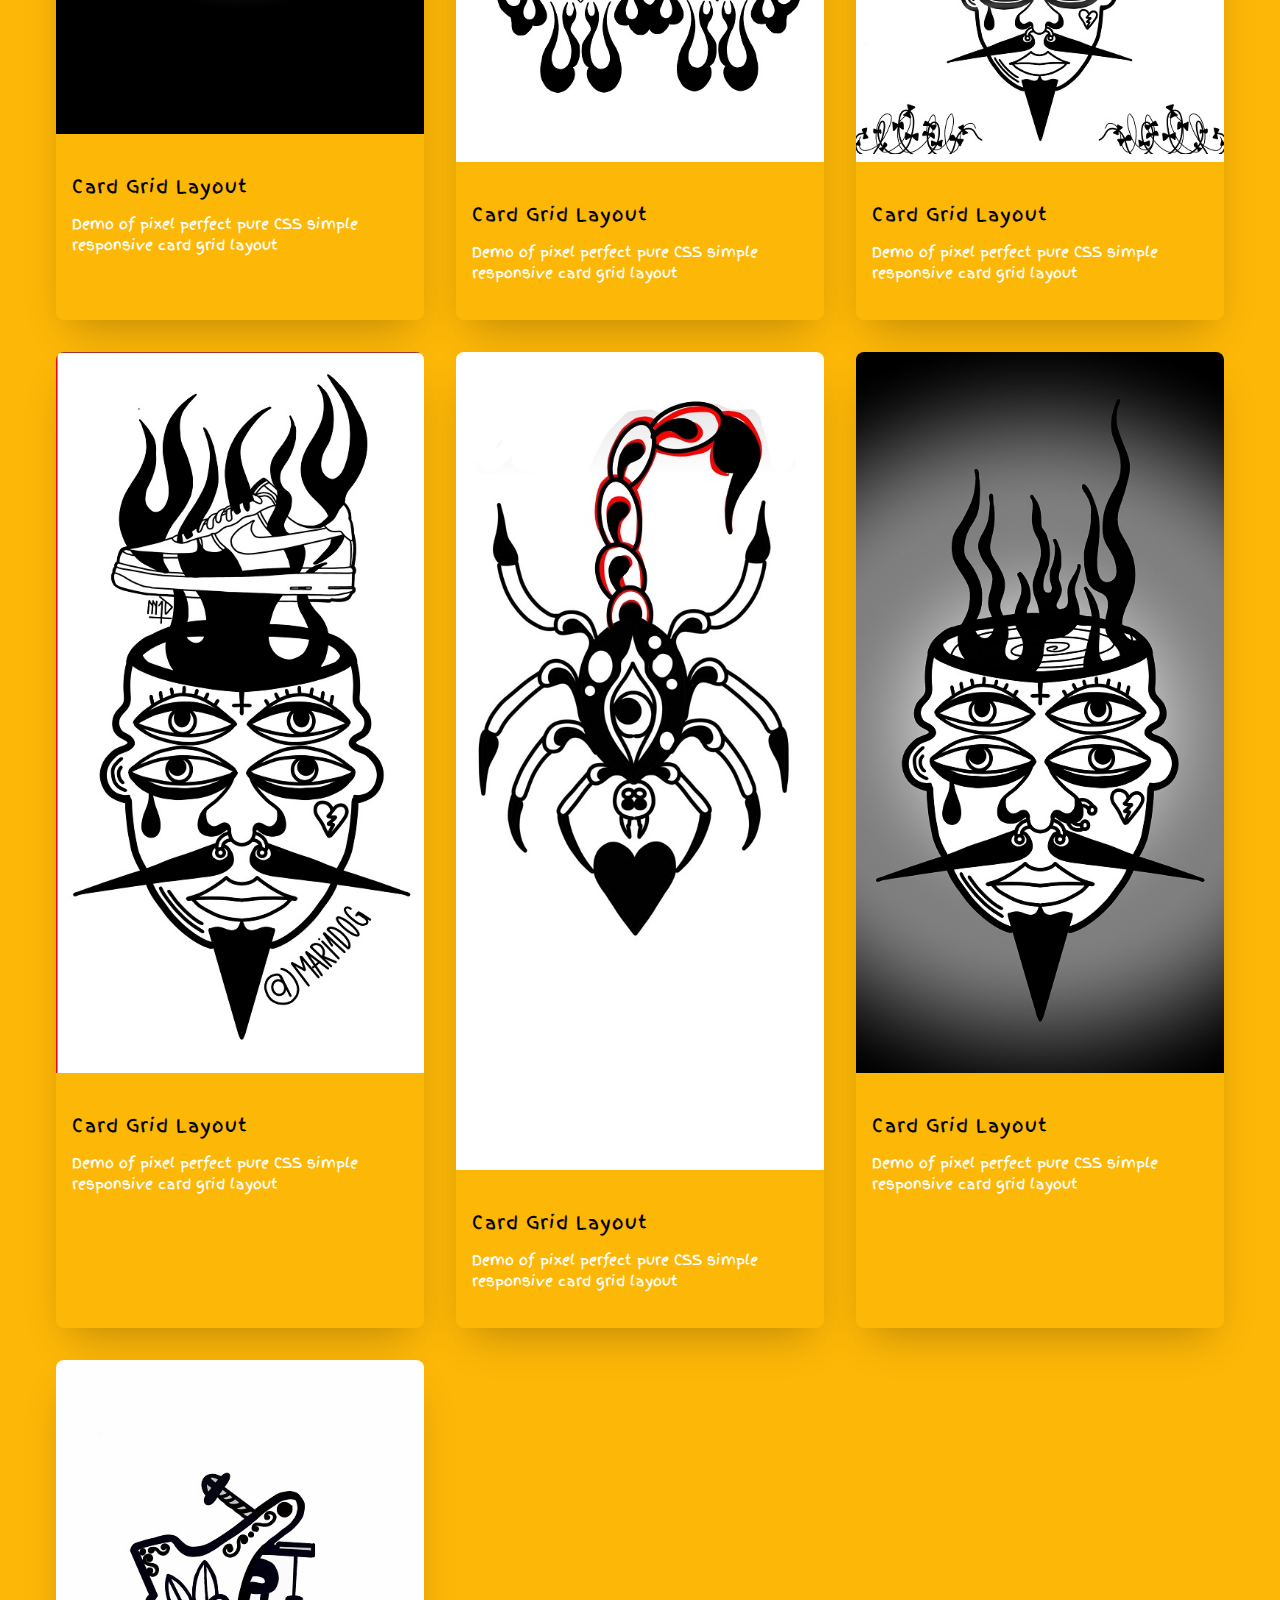
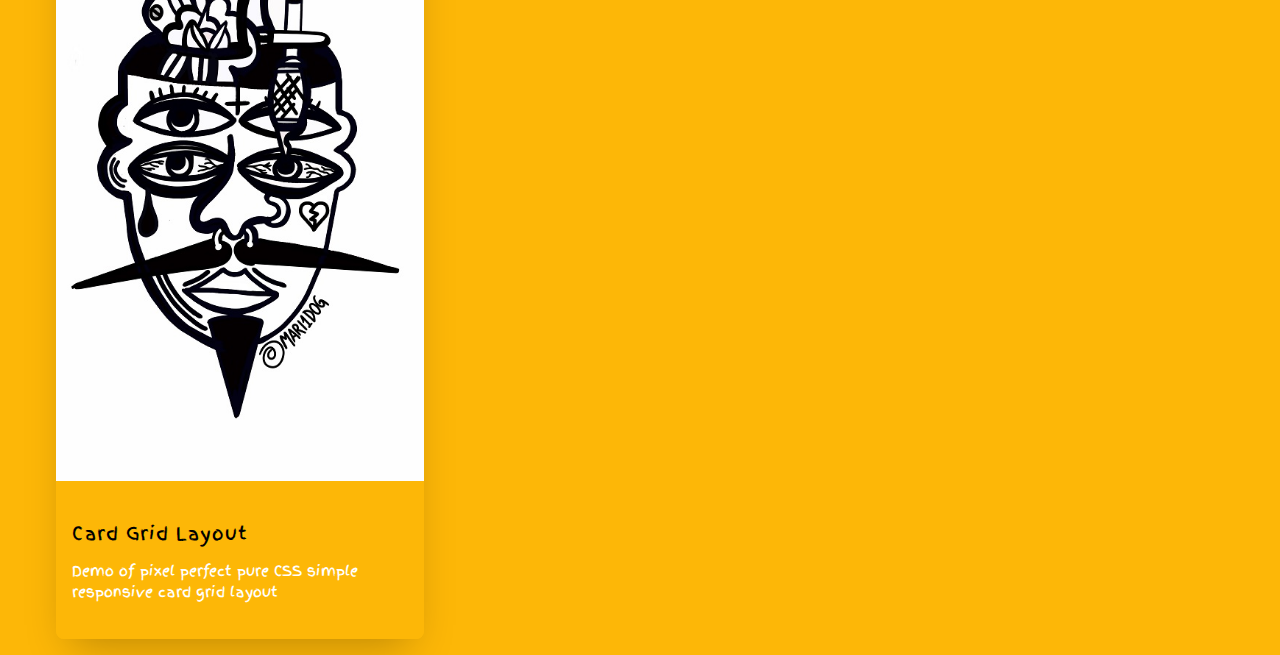
==== commit 17e6bae5: "se agrego un espacio en cada card y se ordeno el codigo" ====
--- a/arte.html
+++ b/arte.html
@@ -44,6 +44,7 @@
             <div class="card">
               <div class="card_image"><img src="./img/4ar.jpg"></div>
               <div class="card_content">
+                <br>
                 <h2 class="card_title">Card Grid Layout</h2>
                 <p class="card_text">Demo of pixel perfect pure CSS simple responsive card grid layout</p>
                 
@@ -54,6 +55,7 @@
             <div class="card">
               <div class="card_image"><img src="./img/3ar.jpg"></div>
               <div class="card_content">
+                <br>
                 <h2 class="card_title">Card Grid Layout</h2>
                 <p class="card_text">Demo of pixel perfect pure CSS simple responsive card grid layout</p>
                 
@@ -64,6 +66,7 @@
             <div class="card">
               <div class="card_image"><img src="./img/2ar.jpg"></div>
               <div class="card_content">
+                <br>
                 <h2 class="card_title">Card Grid Layout</h2>
                 <p class="card_text">Demo of pixel perfect pure CSS simple responsive card grid layout</p>
                 
@@ -74,6 +77,7 @@
             <div class="card">
               <div class="card_image"><img src="./img/5ar.jpg"></div>
               <div class="card_content">
+                <br>
                 <h2 class="card_title">Card Grid Layout</h2>
                 <p class="card_text">Demo of pixel perfect pure CSS simple responsive card grid layout</p>
                 
@@ -84,6 +88,7 @@
             <div class="card">
               <div class="card_image"><img src="./img/6ar.jpg"></div>
               <div class="card_content">
+                <br>
                 <h2 class="card_title">Card Grid Layout</h2>
                 <p class="card_text">Demo of pixel perfect pure CSS simple responsive card grid layout</p>
                 
@@ -94,6 +99,7 @@
             <div class="card">
               <div class="card_image"><img src="./img/7ar.jpg"></div>
               <div class="card_content">
+                <br>
                 <h2 class="card_title">Card Grid Layout</h2>
                 <p class="card_text">Demo of pixel perfect pure CSS simple responsive card grid layout</p>
                 
@@ -104,6 +110,7 @@
             <div class="card">
               <div class="card_image"><img src="./img/8ar.jpg"></div>
               <div class="card_content">
+                <br>
                 <h2 class="card_title">Card Grid Layout</h2>
                 <p class="card_text">Demo of pixel perfect pure CSS simple responsive card grid layout</p>
                 
@@ -114,6 +121,7 @@
             <div class="card">
               <div class="card_image"><img src="./img/9ar.jpg"></div>
               <div class="card_content">
+                <br>
                 <h2 class="card_title">Card Grid Layout</h2>
                 <p class="card_text">Demo of pixel perfect pure CSS simple responsive card grid layout</p>
                 
@@ -124,6 +132,7 @@
             <div class="card">
               <div class="card_image"><img src="./img/41ar.jpg"></div>
               <div class="card_content">
+                <br>
                 <h2 class="card_title">Card Grid Layout</h2>
                 <p class="card_text">Demo of pixel perfect pure CSS simple responsive card grid layout</p>
                 
@@ -134,6 +143,7 @@
             <div class="card">
               <div class="card_image"><img src="./img/11ar.jpg"></div>
               <div class="card_content">
+                <br>
                 <h2 class="card_title">Card Grid Layout</h2>
                 <p class="card_text">Demo of pixel perfect pure CSS simple responsive card grid layout</p>
                 
@@ -144,6 +154,7 @@
             <div class="card">
               <div class="card_image"><img src="./img/12ar.jpg"></div>
               <div class="card_content">
+                <br>
                 <h2 class="card_title">Card Grid Layout</h2>
                 <p class="card_text">Demo of pixel perfect pure CSS simple responsive card grid layout</p>
                 
@@ -154,6 +165,7 @@
             <div class="card">
               <div class="card_image"><img src="./img/13ar.jpg"></div>
               <div class="card_content">
+                <br>
                 <h2 class="card_title">Card Grid Layout</h2>
                 <p class="card_text">Demo of pixel perfect pure CSS simple responsive card grid layout</p>
                 
@@ -164,6 +176,7 @@
             <div class="card">
               <div class="card_image"><img src="./img/14ar.jpg"></div>
               <div class="card_content">
+                <br>
                 <h2 class="card_title">Card Grid Layout</h2>
                 <p class="card_text">Demo of pixel perfect pure CSS simple responsive card grid layout</p>
                 
@@ -174,6 +187,7 @@
             <div class="card">
               <div class="card_image"><img src="./img/15ar.jpg"></div>
               <div class="card_content">
+                <br>
                 <h2 class="card_title">Card Grid Layout</h2>
                 <p class="card_text">Demo of pixel perfect pure CSS simple responsive card grid layout</p>
                 
@@ -184,6 +198,7 @@
             <div class="card">
               <div class="card_image"><img src="./img/16ar.jpg"></div>
               <div class="card_content">
+                <br>
                 <h2 class="card_title">Card Grid Layout</h2>
                 <p class="card_text">Demo of pixel perfect pure CSS simple responsive card grid layout</p>
                 
@@ -194,6 +209,7 @@
             <div class="card">
               <div class="card_image"><img src="./img/17ar.jpg"></div>
               <div class="card_content">
+                <br>
                 <h2 class="card_title">Card Grid Layout</h2>
                 <p class="card_text">Demo of pixel perfect pure CSS simple responsive card grid layout</p>
                 
@@ -204,6 +220,7 @@
             <div class="card">
               <div class="card_image"><img src="./img/19ar.jpg"></div>
               <div class="card_content">
+                <br>
                 <h2 class="card_title">Card Grid Layout</h2>
                 <p class="card_text">Demo of pixel perfect pure CSS simple responsive card grid layout</p>
                 
@@ -214,6 +231,7 @@
             <div class="card">
               <div class="card_image"><img src="./img/20ar.jpg"></div>
               <div class="card_content">
+                <br>
                 <h2 class="card_title">Card Grid Layout</h2>
                 <p class="card_text">Demo of pixel perfect pure CSS simple responsive card grid layout</p>
                 
@@ -224,6 +242,7 @@
             <div class="card">
               <div class="card_image"><img src="./img/21ar.jpg"></div>
               <div class="card_content">
+                <br>
                 <h2 class="card_title">Card Grid Layout</h2>
                 <p class="card_text">Demo of pixel perfect pure CSS simple responsive card grid layout</p>
                 
@@ -234,6 +253,7 @@
             <div class="card">
               <div class="card_image"><img src="./img/22ar.jpg"></div>
               <div class="card_content">
+                <br>
                 <h2 class="card_title">Card Grid Layout</h2>
                 <p class="card_text">Demo of pixel perfect pure CSS simple responsive card grid layout</p>
                 
@@ -244,6 +264,7 @@
             <div class="card">
               <div class="card_image"><img src="./img/23ar.jpg"></div>
               <div class="card_content">
+                <br>
                 <h2 class="card_title">Card Grid Layout</h2>
                 <p class="card_text">Demo of pixel perfect pure CSS simple responsive card grid layout</p>
                 
@@ -254,6 +275,7 @@
             <div class="card">
               <div class="card_image"><img src="./img/24ar.jpg"></div>
               <div class="card_content">
+                <br>
                 <h2 class="card_title">Card Grid Layout</h2>
                 <p class="card_text">Demo of pixel perfect pure CSS simple responsive card grid layout</p>
                 
@@ -264,6 +286,7 @@
             <div class="card">
               <div class="card_image"><img src="./img/25ar.jpg"></div>
               <div class="card_content">
+                <br>
                 <h2 class="card_title">Card Grid Layout</h2>
                 <p class="card_text">Demo of pixel perfect pure CSS simple responsive card grid layout</p>
                 
@@ -274,6 +297,7 @@
             <div class="card">
               <div class="card_image"><img src="./img/26ar.jpg"></div>
               <div class="card_content">
+                <br>
                 <h2 class="card_title">Card Grid Layout</h2>
                 <p class="card_text">Demo of pixel perfect pure CSS simple responsive card grid layout</p>
                 
@@ -284,6 +308,7 @@
             <div class="card">
               <div class="card_image"><img src="./img/51ar.jpg"></div>
               <div class="card_content">
+                <br>
                 <h2 class="card_title">Card Grid Layout</h2>
                 <p class="card_text">Demo of pixel perfect pure CSS simple responsive card grid layout</p>
                 
@@ -294,6 +319,7 @@
             <div class="card">
               <div class="card_image"><img src="./img/28ar.jpg"></div>
               <div class="card_content">
+                <br>
                 <h2 class="card_title">Card Grid Layout</h2>
                 <p class="card_text">Demo of pixel perfect pure CSS simple responsive card grid layout</p>
                 
@@ -304,6 +330,7 @@
             <div class="card">
               <div class="card_image"><img src="./img/29ar.jpg"></div>
               <div class="card_content">
+                <br>
                 <h2 class="card_title">Card Grid Layout</h2>
                 <p class="card_text">Demo of pixel perfect pure CSS simple responsive card grid layout</p>
                 
@@ -314,6 +341,7 @@
             <div class="card">
               <div class="card_image"><img src="./img/30ar.jpg"></div>
               <div class="card_content">
+                <br>
                 <h2 class="card_title">Card Grid Layout</h2>
                 <p class="card_text">Demo of pixel perfect pure CSS simple responsive card grid layout</p>
                 
@@ -324,6 +352,7 @@
             <div class="card">
               <div class="card_image"><img src="./img/31ar.jpg"></div>
               <div class="card_content">
+                <br>
                 <h2 class="card_title">Card Grid Layout</h2>
                 <p class="card_text">Demo of pixel perfect pure CSS simple responsive card grid layout</p>
                 
@@ -334,6 +363,7 @@
             <div class="card">
               <div class="card_image"><img src="./img/32ar.jpg"></div>
               <div class="card_content">
+                <br>
                 <h2 class="card_title">Card Grid Layout</h2>
                 <p class="card_text">Demo of pixel perfect pure CSS simple responsive card grid layout</p>
                 
@@ -344,6 +374,7 @@
             <div class="card">
               <div class="card_image"><img src="./img/33ar.jpg"></div>
               <div class="card_content">
+                <br>
                 <h2 class="card_title">Card Grid Layout</h2>
                 <p class="card_text">Demo of pixel perfect pure CSS simple responsive card grid layout</p>
                 
@@ -354,6 +385,7 @@
             <div class="card">
               <div class="card_image"><img src="./img/34ar.jpg"></div>
               <div class="card_content">
+                <br>
                 <h2 class="card_title">Card Grid Layout</h2>
                 <p class="card_text">Demo of pixel perfect pure CSS simple responsive card grid layout</p>
                 
@@ -364,6 +396,7 @@
             <div class="card">
               <div class="card_image"><img src="./img/35ar.jpg"></div>
               <div class="card_content">
+                <br>
                 <h2 class="card_title">Card Grid Layout</h2>
                 <p class="card_text">Demo of pixel perfect pure CSS simple responsive card grid layout</p>
                 
@@ -375,6 +408,7 @@
             <div class="card">
               <div class="card_image"><img src="./img/36ar.jpg"></div>
               <div class="card_content">
+                <br>
                 <h2 class="card_title">Card Grid Layout</h2>
                 <p class="card_text">Demo of pixel perfect pure CSS simple responsive card grid layout</p>
                 
@@ -385,6 +419,7 @@
             <div class="card">
               <div class="card_image"><img src="./img/37ar.jpg"></div>
               <div class="card_content">
+                <br>
                 <h2 class="card_title">Card Grid Layout</h2>
                 <p class="card_text">Demo of pixel perfect pure CSS simple responsive card grid layout</p>
                 
@@ -395,6 +430,7 @@
             <div class="card">
               <div class="card_image"><img src="./img/38ar.jpg"></div>
               <div class="card_content">
+                <br>
                 <h2 class="card_title">Card Grid Layout</h2>
                 <p class="card_text">Demo of pixel perfect pure CSS simple responsive card grid layout</p>
                 
@@ -405,6 +441,7 @@
             <div class="card">
               <div class="card_image"><img src="./img/39ar.jpg"></div>
               <div class="card_content">
+                <br>
                 <h2 class="card_title">Card Grid Layout</h2>
                 <p class="card_text">Demo of pixel perfect pure CSS simple responsive card grid layout</p>
                 
@@ -415,6 +452,7 @@
             <div class="card">
               <div class="card_image"><img src="./img/40ar.jpg"></div>
               <div class="card_content">
+                <br>
                 <h2 class="card_title">Card Grid Layout</h2>
                 <p class="card_text">Demo of pixel perfect pure CSS simple responsive card grid layout</p>
                 
@@ -425,6 +463,7 @@
             <div class="card">
               <div class="card_image"><img src="./img/52ar.jpg"></div>
               <div class="card_content">
+                <br>
                 <h2 class="card_title">Card Grid Layout</h2>
                 <p class="card_text">Demo of pixel perfect pure CSS simple responsive card grid layout</p>
                 
@@ -435,6 +474,7 @@
             <div class="card">
               <div class="card_image"><img src="./img/42ar.jpg"></div>
               <div class="card_content">
+                <br>
                 <h2 class="card_title">Card Grid Layout</h2>
                 <p class="card_text">Demo of pixel perfect pure CSS simple responsive card grid layout</p>
                 
@@ -445,6 +485,7 @@
             <div class="card">
               <div class="card_image"><img src="./img/43ar.jpg"></div>
               <div class="card_content">
+                <br>
                 <h2 class="card_title">Card Grid Layout</h2>
                 <p class="card_text">Demo of pixel perfect pure CSS simple responsive card grid layout</p>
                 
@@ -455,6 +496,7 @@
             <div class="card">
               <div class="card_image"><img src="./img/44ar.jpg"></div>
               <div class="card_content">
+                <br>
                 <h2 class="card_title">Card Grid Layout</h2>
                 <p class="card_text">Demo of pixel perfect pure CSS simple responsive card grid layout</p>
                 
@@ -465,6 +507,7 @@
             <div class="card">
               <div class="card_image"><img src="./img/45ar.jpg"></div>
               <div class="card_content">
+                <br>
                 <h2 class="card_title">Card Grid Layout</h2>
                 <p class="card_text">Demo of pixel perfect pure CSS simple responsive card grid layout</p>
                 
@@ -475,6 +518,7 @@
             <div class="card">
               <div class="card_image"><img src="./img/46ar.jpg"></div>
               <div class="card_content">
+                <br>
                 <h2 class="card_title">Card Grid Layout</h2>
                 <p class="card_text">Demo of pixel perfect pure CSS simple responsive card grid layout</p>
                 
@@ -485,6 +529,7 @@
             <div class="card">
               <div class="card_image"><img src="./img/47ar.jpg"></div>
               <div class="card_content">
+                <br>
                 <h2 class="card_title">Card Grid Layout</h2>
                 <p class="card_text">Demo of pixel perfect pure CSS simple responsive card grid layout</p>
                 
@@ -495,6 +540,7 @@
             <div class="card">
               <div class="card_image"><img src="./img/48ar.jpg"></div>
               <div class="card_content">
+                <br>
                 <h2 class="card_title">Card Grid Layout</h2>
                 <p class="card_text">Demo of pixel perfect pure CSS simple responsive card grid layout</p>
                 
@@ -505,6 +551,7 @@
             <div class="card">
               <div class="card_image"><img src="./img/10ar.jpg"></div>
               <div class="card_content">
+                <br>
                 <h2 class="card_title">Card Grid Layout</h2>
                 <p class="card_text">Demo of pixel perfect pure CSS simple responsive card grid layout</p>
                 
@@ -515,6 +562,7 @@
             <div class="card">
               <div class="card_image"><img src="./img/1ar.jpg"></div>
               <div class="card_content">
+                <br>
                 <h2 class="card_title">Card Grid Layout</h2>
                 <p class="card_text">Demo of pixel perfect pure CSS simple responsive card grid layout</p>
                 
@@ -525,6 +573,7 @@
             <div class="card">
               <div class="card_image"><img src="./img/27ar.jpg"></div>
               <div class="card_content">
+                <br>
                 <h2 class="card_title">Card Grid Layout</h2>
                 <p class="card_text">Demo of pixel perfect pure CSS simple responsive card grid layout</p>
                 
@@ -535,6 +584,7 @@
             <div class="card">
               <div class="card_image"><img src="./img/50ar.jpg"></div>
               <div class="card_content">
+                <br>
                 <h2 class="card_title">Card Grid Layout</h2>
                 <p class="card_text">Demo of pixel perfect pure CSS simple responsive card grid layout</p>
                 
@@ -545,35 +595,17 @@
             <div class="card">
               <div class="card_image"><img src="./img/54ar.jpg"></div>
               <div class="card_content">
-                <h2 class="card_title">Card Grid Layout</h2>
-                <p class="card_text">Demo of pixel perfect pure CSS simple responsive card grid layout</p>
-                
-              </div>
-            </div>
-          </li>
-
-
-
-
-
-
-
-
-
-
-
-
-
-
-
-
-
+                <br>
+                <h2 class="card_title">Card Grid Layout</h2>
+                <p class="card_text">Demo of pixel perfect pure CSS simple responsive card grid layout</p>
+                
+              </div>
+            </div>
+          </li>
 
 
         </ul>
       </div>
-
-
 
     <script src="./main.js"></script>
     
